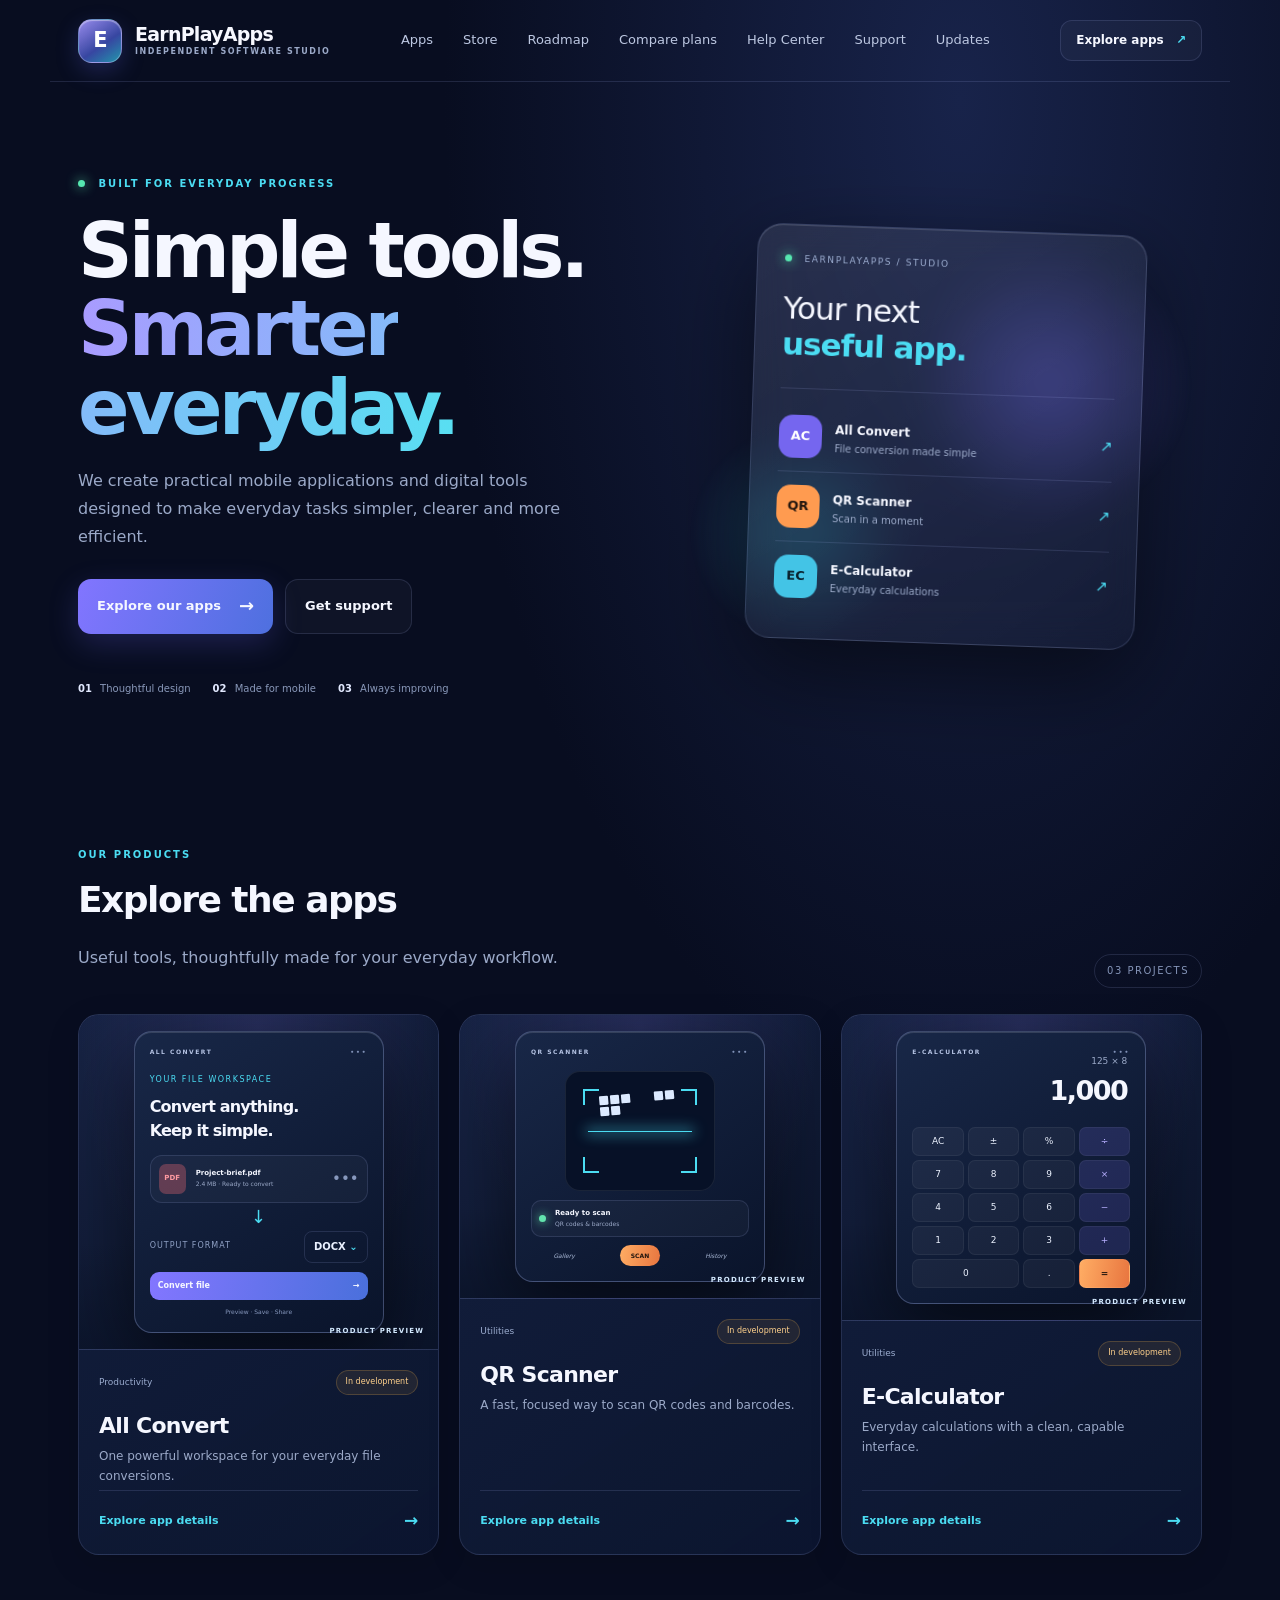
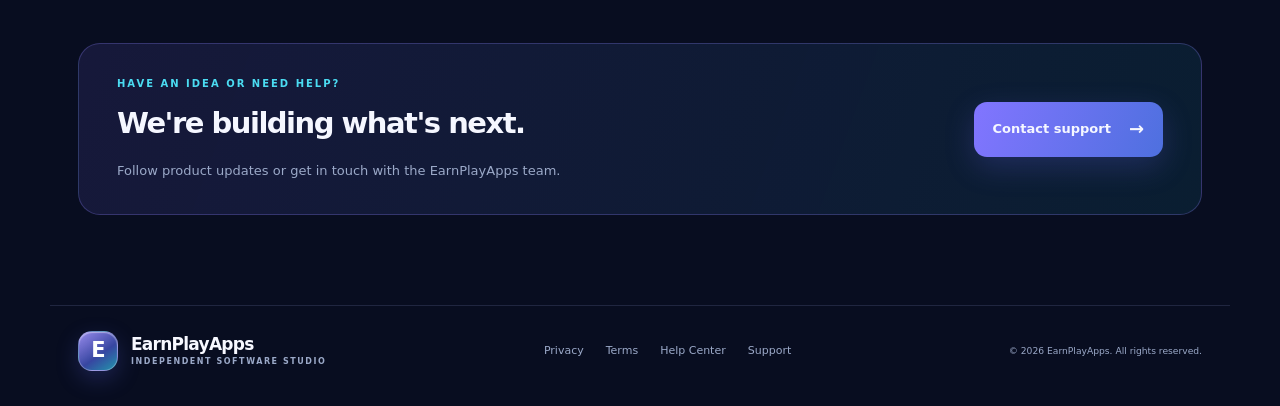
==== index.html @ 2b918b20 "Add plan comparison navigation" ====
<!doctype html>
<html lang="en"><head><meta charset="utf-8"><meta name="viewport" content="width=device-width,initial-scale=1"><meta name="theme-color" content="#080d20"><meta name="description" content="EarnPlayApps is an independent software studio building useful, innovative and user-friendly mobile apps and digital solutions for users worldwide."><title>EarnPlayApps | Official Website</title><link rel="stylesheet" href="assets/style.css"></head>
<body><header class="topbar"><a class="brand" href="index.html"><span class="brand-mark">E</span><span class="brand-name">EarnPlayApps<small>Independent software studio</small></span></a><nav><a href="#apps">Apps</a><a href="store.html">Store</a><a href="roadmap.html">Roadmap</a><a href="compare.html">Compare plans</a><a href="help.html">Help Center</a><a href="support.html">Support</a><a href="updates.html">Updates</a></nav><a class="top-cta" href="#apps">Explore apps <span>↗</span></a></header>
<main><section class="hero"><div class="hero-copy"><div class="eyebrow"><i></i> BUILT FOR EVERYDAY PROGRESS</div><h1>Simple tools.<br><span>Smarter everyday.</span></h1><p>We create practical mobile applications and digital tools designed to make everyday tasks simpler, clearer and more efficient.</p><div class="hero-actions"><a class="button primary" href="#apps">Explore our apps <span>→</span></a><a class="button secondary" href="support.html">Get support</a></div><div class="trust-row"><span><b>01</b> Thoughtful design</span><span><b>02</b> Made for mobile</span><span><b>03</b> Always improving</span></div></div><div class="hero-visual"><div class="orb orb-a"></div><div class="orb orb-b"></div><div class="glass-panel"><div class="panel-top"><span class="live-dot"></span> EARNPLAYAPPS / STUDIO</div><div class="panel-title">Your next<br><strong>useful app.</strong></div><div class="panel-line"></div><div class="mini-apps"><div class="mini-icon purple">AC</div><div><b>All Convert</b><small>File conversion made simple</small></div><span class="arrow">↗</span></div><div class="mini-apps"><div class="mini-icon orange">QR</div><div><b>QR Scanner</b><small>Scan in a moment</small></div><span class="arrow">↗</span></div><div class="mini-apps"><div class="mini-icon blue">EC</div><div><b>E-Calculator</b><small>Everyday calculations</small></div><span class="arrow">↗</span></div></div></div></section>
<section class="section" id="apps"><div class="section-heading"><div><div class="eyebrow">OUR PRODUCTS</div><h2>Explore the apps</h2><p>Useful tools, thoughtfully made for your everyday workflow.</p></div><span class="count">03 PROJECTS</span></div><div id="app-grid" class="app-grid"></div></section>
<section class="banner"><div><div class="eyebrow">HAVE AN IDEA OR NEED HELP?</div><h2>We're building what's next.</h2><p>Follow product updates or get in touch with the EarnPlayApps team.</p></div><a class="button primary" href="support.html">Contact support <span>→</span></a></section></main>
<footer><a class="brand" href="index.html"><span class="brand-mark">E</span><span class="brand-name">EarnPlayApps<small>Independent software studio</small></span></a><div class="footer-links"><a href="privacy.html">Privacy</a><a href="terms.html">Terms</a><a href="help.html">Help Center</a><a href="support.html">Support</a></div><small>© <span id="year"></span> EarnPlayApps. All rights reserved.</small></footer><script src="assets/site.js"></script></body></html>
---- assets/style.css ----
:root{--bg:#080d20;--panel:#101a35;--panel2:#121f40;--text:#f5f7ff;--muted:#9ba9c8;--purple:#8a7cff;--cyan:#4bdcf2;--line:rgba(173,192,255,.14);--orange:#ff9c56}*{box-sizing:border-box}html{scroll-behavior:smooth}body{margin:0;background:radial-gradient(ellipse at 75% 5%,#18234a 0,transparent 38%),var(--bg);color:var(--text);font:15px/1.6 Inter,ui-sans-serif,system-ui,-apple-system,Segoe UI,sans-serif}a{color:inherit;text-decoration:none}.topbar{height:82px;max-width:1180px;margin:auto;padding:0 28px;display:flex;align-items:center;justify-content:space-between;border-bottom:1px solid var(--line)}.brand{display:flex;align-items:center;gap:11px;font-size:17px;font-weight:800;letter-spacing:-.5px}.brand-name{display:block;color:var(--text)}.brand small{display:block;color:var(--muted);font-size:10px;font-weight:500;letter-spacing:.8px;text-transform:uppercase}.brand-mark{width:39px;height:39px;border-radius:13px;display:grid;place-items:center;background:linear-gradient(145deg,#9b8cff,#4c58d9);box-shadow:0 7px 24px #7768ff55;font-size:22px}.accent{color:var(--cyan)}nav{display:flex;gap:30px;color:#bdc8e2;font-size:13px}nav a:hover,.footer-links a:hover{color:var(--cyan)}.top-cta{font-size:12px;font-weight:700;border:1px solid var(--line);padding:10px 15px;border-radius:12px;background:#ffffff08}.top-cta span{color:var(--cyan);margin-left:8px}.hero{max-width:1180px;margin:auto;padding:94px 28px 88px;display:grid;grid-template-columns:1.05fr .95fr;gap:45px;align-items:center;min-height:570px}.eyebrow{font-size:10px;letter-spacing:2px;font-weight:800;color:var(--cyan)}.eyebrow i,.live-dot{display:inline-block;width:7px;height:7px;border-radius:50%;background:#56e7b0;box-shadow:0 0 12px #56e7b0;margin-right:8px}h1{font-size:clamp(48px,6vw,76px);line-height:1.03;letter-spacing:-4px;margin:20px 0}.hero h1 span{background:linear-gradient(90deg,#a99bff,#58dff2);background-clip:text;color:transparent}.hero-copy>p,.section-heading p,.banner p{max-width:490px;color:var(--muted);font-size:16px}.hero-actions{display:flex;gap:12px;margin-top:28px}.button{display:inline-flex;align-items:center;gap:18px;padding:13px 19px;border-radius:13px;font-size:13px;font-weight:750}.primary{background:linear-gradient(110deg,#8275ff,#4e70df);box-shadow:0 10px 30px #6d69ff35}.primary span{font-size:18px}.secondary{border:1px solid var(--line);background:#ffffff08}.trust-row{display:flex;gap:22px;flex-wrap:wrap;margin-top:47px;color:#8998b9;font-size:10px}.trust-row b{color:#e2e9ff;margin-right:5px}.hero-visual{position:relative;min-height:400px;display:grid;place-items:center}.orb{position:absolute;border-radius:50%;filter:blur(2px)}.orb-a{width:290px;height:290px;background:radial-gradient(circle,#766bff55,transparent 68%);top:10px;right:5px}.orb-b{width:220px;height:220px;background:radial-gradient(circle,#32d4ed35,transparent 70%);bottom:0;left:0}.glass-panel{position:relative;width:min(100%,390px);padding:27px;border:1px solid #b7c6ff2b;border-radius:25px;background:linear-gradient(145deg,#ffffff16,#ffffff05);box-shadow:0 30px 90px #0008,inset 0 1px #ffffff22;backdrop-filter:blur(20px);transform:rotate(2deg)}.panel-top{font-size:9px;letter-spacing:1.6px;color:#9daed1}.panel-title{font-size:31px;line-height:1.15;letter-spacing:-1px;margin:25px 0}.panel-title strong{color:var(--cyan)}.panel-line{height:1px;background:var(--line);margin-bottom:13px}.mini-apps{display:flex;align-items:center;gap:13px;padding:13px 0;border-bottom:1px solid var(--line)}.mini-apps:last-child{border:0}.mini-icon,.app-icon{width:43px;height:43px;border-radius:14px;display:grid;place-items:center;font-weight:850;font-size:13px}.purple{background:#7566ef;color:white}.orange{background:#ff9b50;color:#21150e}.blue{background:#43c4e6;color:#09202c}.mini-apps b{font-size:12px}.mini-apps small{display:block;color:var(--muted);font-size:10px}.arrow{margin-left:auto;color:var(--cyan)}.section{max-width:1180px;margin:auto;padding:55px 28px 95px}.section-heading{display:flex;justify-content:space-between;align-items:end;margin-bottom:28px}.section h2,.banner h2{font-size:36px;letter-spacing:-1.5px;margin:8px 0}.count{font-size:10px;letter-spacing:1.5px;color:#8494b7;border:1px solid var(--line);padding:8px 12px;border-radius:30px}.app-grid{display:grid;grid-template-columns:repeat(3,1fr);gap:17px}.app-card{padding:23px;border:1px solid var(--line);border-radius:20px;background:linear-gradient(145deg,#172344aa,#0d1730cc);transition:.2s}.app-card:hover{transform:translateY(-4px);border-color:#8177ff77}.app-card .app-icon{width:52px;height:52px;margin-bottom:20px}.app-card h3{font-size:19px;margin:0 0 4px}.app-card p{color:var(--muted);font-size:13px;min-height:43px}.meta{display:flex;justify-content:space-between;align-items:center;margin-top:20px;padding-top:15px;border-top:1px solid var(--line);font-size:10px;color:#9eadd0}.status{color:#ffd18c;background:#ffb74a16;border:1px solid #ffb74a35;padding:5px 9px;border-radius:30px}.card-link{display:inline-block;margin-top:15px;color:var(--cyan);font-size:12px;font-weight:700}.banner{max-width:1124px;margin:0 auto 90px;padding:32px 38px;border:1px solid #8d83ff44;border-radius:22px;background:linear-gradient(110deg,#5148a633,#1c8ca522);display:flex;justify-content:space-between;align-items:center;gap:20px}.banner h2{font-size:29px}.banner p{font-size:13px;margin-bottom:0}.banner .button{white-space:nowrap}footer{max-width:1180px;margin:auto;padding:25px 28px 35px;border-top:1px solid var(--line);display:flex;align-items:center;justify-content:space-between;gap:20px;color:var(--muted);font-size:11px}.footer-links{display:flex;gap:22px}.detail-wrap{max-width:900px;margin:65px auto 100px;padding:0 25px}.detail-card{padding:38px;border:1px solid var(--line);border-radius:24px;background:linear-gradient(145deg,#172344,#0c1630)}.detail-card h1{font-size:45px;letter-spacing:-2px}.detail-card p{color:var(--muted)}.feature-list{display:grid;grid-template-columns:1fr 1fr;gap:12px;margin:28px 0}.feature{padding:13px;border:1px solid var(--line);border-radius:12px;color:#dce5ff;font-size:12px}.plain-page{max-width:820px;margin:65px auto 100px;padding:0 25px}.plain-page h1{font-size:42px}.plain-page p,.plain-page li{color:var(--muted)}.notice{padding:17px;border:1px solid #ffc36b55;background:#ffc36b10;border-radius:13px;color:#f3d8a8;font-size:13px}@media(max-width:760px){.topbar{height:auto;min-height:70px;flex-wrap:wrap;padding:12px 17px 8px}.topbar nav{display:flex;order:3;width:100%;justify-content:center;gap:22px;padding:8px 0 3px;font-size:12px}.top-cta{font-size:10px;padding:9px 11px}.hero{padding:65px 20px 50px;grid-template-columns:1fr;gap:10px}.hero-visual{min-height:340px}.hero h1{font-size:54px}.trust-row{margin-top:30px;gap:12px}.section{padding:35px 20px 65px}.section-heading{align-items:start;gap:12px;flex-direction:column}.section h2{font-size:30px}.app-grid{grid-template-columns:1fr}.app-card p{min-height:0}.banner{margin:0 18px 60px;padding:25px;align-items:start;flex-direction:column}.banner h2{font-size:25px}footer{padding:25px 20px;flex-wrap:wrap}.footer-links{order:3;width:100%}.detail-card{padding:24px}.detail-card h1{font-size:36px}.feature-list{grid-template-columns:1fr}}
:focus-visible{outline:2px solid var(--cyan);outline-offset:4px;border-radius:4px}@media(prefers-reduced-motion:reduce){*,*::before,*::after{scroll-behavior:auto!important;animation-duration:.01ms!important;animation-iteration-count:1!important;transition-duration:.01ms!important}}

/* Official store */
.store-hero{max-width:1180px;margin:auto;padding:76px 28px 58px;border-bottom:1px solid var(--line)}
.store-hero h1{font-size:clamp(44px,6vw,68px);margin:17px 0}
.store-hero h1 span{background:linear-gradient(90deg,#a99bff,#58dff2);background-clip:text;color:transparent}
.store-hero>p{max-width:620px;color:var(--muted);font-size:16px}
.store-assurance{display:flex;gap:10px;flex-wrap:wrap;margin-top:25px}
.store-assurance span{border:1px solid var(--line);border-radius:30px;padding:7px 12px;color:#c5d1ef;font-size:11px;background:#ffffff08}
.store-section{padding-top:52px}
.store-tools{max-width:420px;margin:0 0 22px}
.store-search-label{display:block;color:#bdc8e2;font-size:11px;font-weight:700;margin-bottom:7px}
.store-search{width:100%;padding:13px 15px;border:1px solid var(--line);border-radius:12px;background:#101a35;color:var(--text);font:inherit;outline:none}
.store-search:focus{border-color:var(--purple);box-shadow:0 0 0 3px #8a7cff22}
.store-card{position:relative;overflow:hidden}
.store-card:before{content:"";position:absolute;inset:0 0 auto;height:2px;background:linear-gradient(90deg,var(--purple),var(--cyan));opacity:.7}
.store-card .store-price{display:inline-flex;margin-top:15px;padding:6px 10px;border:1px solid #4bdcf244;border-radius:9px;color:var(--cyan);font-size:11px;font-weight:750}
.store-card .card-link{display:block}
.store-footnote{margin-top:24px;padding:16px 18px;border:1px solid #ffc36b35;background:#ffc36b0b;border-radius:13px;color:#d9c49f;font-size:12px}
@media(max-width:760px){.store-hero{padding:52px 20px 40px}.store-hero h1{font-size:47px}.store-section{padding-top:35px}}

/* App product detail */
.product-detail{padding:clamp(22px,5vw,46px);border:1px solid var(--line);border-radius:26px;background:radial-gradient(ellipse at 90% 0%,#5148a633,transparent 42%),linear-gradient(145deg,#172344,#0c1630);box-shadow:0 28px 80px #0005}
.product-heading{display:flex;align-items:center;gap:23px;padding-bottom:30px;border-bottom:1px solid var(--line)}
.product-icon{width:88px;height:88px;border-radius:25px;font-size:22px;box-shadow:0 14px 36px #0005,inset 0 1px #ffffff55}
.product-heading h1{font-size:clamp(35px,5vw,52px);letter-spacing:-2px;margin:9px 0 4px}
.product-tagline{color:#c5d1ef;margin:0 0 15px}
.product-description,.product-features{padding:25px 0;border-bottom:1px solid var(--line)}
.product-description h2,.product-features h2{font-size:19px;margin:0 0 9px}
.product-description p{max-width:700px;color:var(--muted);margin:0}
.product-features .feature-list{margin:16px 0 0}
.product-features .feature{display:flex;gap:9px;align-items:flex-start;background:#ffffff05}
.product-features .feature span{color:var(--cyan);font-weight:800}
.product-purchase{display:flex;justify-content:space-between;align-items:center;gap:20px;margin-top:25px;padding:20px;border:1px solid #8a7cff45;border-radius:17px;background:linear-gradient(110deg,#5148a622,#1c8ca51a)}
.product-purchase>div{display:grid;gap:3px}
.purchase-label{font-size:9px;letter-spacing:1.7px;color:var(--cyan);font-weight:800}
.product-purchase strong{font-size:20px}
.product-purchase small{color:var(--muted);font-size:11px}
.purchase-disabled{max-width:270px;color:#d9c49f;font-size:11px;text-align:right}
.product-support{margin-top:24px;color:var(--muted);font-size:12px}
.product-support p{margin:0 0 5px}
.product-support a,.product-back{color:var(--cyan);font-weight:700}
.product-back{display:inline-block;margin-top:24px;font-size:12px}
@media(max-width:600px){.product-heading{align-items:flex-start;gap:15px}.product-icon{width:66px;height:66px;border-radius:19px;flex-shrink:0}.product-heading h1{font-size:34px}.product-purchase{align-items:flex-start;flex-direction:column}.purchase-disabled{text-align:left}.product-features .feature-list{grid-template-columns:1fr}}

/* Premium product-store experience */
.store-hero-premium{display:grid;grid-template-columns:1.02fr .98fr;gap:38px;align-items:center;min-height:500px}
.store-hero-copy>p{max-width:570px}
.store-hero-showcase{position:relative;min-height:365px;display:grid;place-items:center}
.showcase-glow,.preview-glow{position:absolute;width:85%;height:85%;border-radius:50%;background:radial-gradient(circle,#756bff55,transparent 68%);filter:blur(12px)}
.showcase-window{position:relative;width:min(100%,390px);padding:22px 24px;border:1px solid #b7c6ff35;border-radius:24px;background:linear-gradient(145deg,#ffffff19,#ffffff06);box-shadow:0 28px 80px #0009,inset 0 1px #ffffff30;backdrop-filter:blur(22px);transform:rotate(2deg)}
.showcase-window-top{display:flex;align-items:center;gap:5px;padding-bottom:17px;border-bottom:1px solid var(--line)}
.showcase-window-top>span{width:6px;height:6px;border-radius:50%;background:#8c83ff}
.showcase-window-top>span:nth-child(2){background:#4bdcf2}.showcase-window-top>span:nth-child(3){background:#69d7aa}
.showcase-window-top small{margin-left:auto;color:#8f9dbd;font-size:8px;letter-spacing:1.3px}
.showcase-window-title{font-size:29px;line-height:1.1;letter-spacing:-1.3px;padding:23px 0}
.showcase-window-title b{color:var(--cyan)}
.showcase-product-row{display:flex;align-items:center;gap:12px;padding:12px 0;border-top:1px solid var(--line)}
.showcase-app-icon{width:39px;height:39px;display:grid;place-items:center;border-radius:12px;font-size:11px;font-weight:850;color:white}
.icon-convert{background:linear-gradient(140deg,#9b8cff,#514bd0)}.icon-qr{background:linear-gradient(140deg,#ffb36e,#e56e38)}.icon-calc{background:linear-gradient(140deg,#58dff2,#3687ca)}
.showcase-product-row b{display:block;font-size:11px}.showcase-product-row small{display:block;color:var(--muted);font-size:9px}.showcase-product-row em{margin-left:auto;color:#8494b7;font-size:10px;font-style:normal}
.showcase-floating-tag{position:absolute;right:0;bottom:24px;padding:9px 13px;border:1px solid #4bdcf255;border-radius:10px;background:#0c1934eF;color:var(--cyan);font-size:8px;letter-spacing:1.4px;font-weight:800;box-shadow:0 10px 35px #0006}
.store-toolbar{display:flex;align-items:end;gap:18px;margin-bottom:25px}
.store-toolbar .store-tools{margin:0;flex:0 1 420px}
.store-toolbar-note{padding-bottom:12px;color:#8494b7;font-size:10px}
.store-product-grid{display:grid;grid-template-columns:repeat(3,minmax(0,1fr));gap:18px}
.store-product-card{overflow:hidden;border:1px solid var(--line);border-radius:22px;background:linear-gradient(145deg,#172344dd,#0c1630ee);transition:transform .22s,border-color .22s,box-shadow .22s}
.store-product-card:hover{transform:translateY(-5px);border-color:#8278ff88;box-shadow:0 20px 55px #0005}
.store-card-visual{position:relative;display:grid;place-items:center;min-height:235px;padding:18px;overflow:hidden;background:radial-gradient(ellipse at 50% 5%,#5b56b044,transparent 70%),linear-gradient(145deg,#172344,#0b142a);border-bottom:1px solid var(--line)}
.store-card-visual:after{content:"";position:absolute;inset:0;background:linear-gradient(180deg,transparent 60%,#0b142acc)}
.visual-open{position:absolute;z-index:2;bottom:14px;right:16px;color:#d4eaff;font-size:8px;letter-spacing:1.3px;font-weight:800}
.store-card-content{padding:20px}
.store-card-kicker{display:flex;justify-content:space-between;align-items:center;gap:8px;color:#9aabce;font-size:9px}
.store-card-kicker .status{white-space:nowrap;font-size:8px}
.store-card-content h3{font-size:23px;letter-spacing:-.7px;margin:13px 0 3px}
.store-card-content>p{min-height:42px;margin:0;color:var(--muted);font-size:12px}
.store-card-bottom{display:flex;align-items:end;justify-content:space-between;gap:8px;margin-top:19px;padding-top:15px;border-top:1px solid var(--line)}
.store-card-bottom>span small{display:block;color:#8999ba;font-size:7px;letter-spacing:1px;font-weight:800}
.store-card-bottom>span b{display:block;color:#f4f6ff;font-size:20px}.store-card-bottom>span i{color:#9ba9c8;font-size:10px;font-style:normal;font-weight:500}
.store-card-bottom .card-link{margin:0;font-size:10px;white-space:nowrap}
.store-value-section{max-width:1124px;margin:0 auto 90px;padding:45px 35px;border:1px solid var(--line);border-radius:24px;background:linear-gradient(135deg,#141f3c,#0c152d)}
.store-value-section h2{font-size:32px;letter-spacing:-1.2px;margin:9px 0 28px}
.store-value-grid{display:grid;grid-template-columns:repeat(3,1fr);gap:25px}
.store-value-grid article{border-top:1px solid #8a7cff55;padding-top:15px}
.store-value-grid article>span{color:var(--cyan);font-size:10px;letter-spacing:1.5px}
.store-value-grid h3{font-size:15px;margin:10px 0 6px}
.store-value-grid p{margin:0;color:var(--muted);font-size:12px}
.store-footnote strong{color:#ffe0a9}
.detail-wrap{max-width:1180px;margin:45px auto 90px}
.product-detail{padding:clamp(18px,4vw,44px);overflow:hidden}
.product-back-top{margin:0 0 28px}
.product-hero{display:grid;grid-template-columns:1fr 1fr;align-items:center;gap:34px;padding-bottom:38px;border-bottom:1px solid var(--line)}
.product-hero-copy h1{font-size:clamp(43px,6vw,66px);line-height:1.02;letter-spacing:-3px;margin:16px 0 12px}
.product-hero-copy .product-tagline{font-size:17px;max-width:500px}
.product-status-line{display:flex;align-items:center;gap:12px;flex-wrap:wrap;color:#9ba9c8;font-size:10px}
.product-audience{max-width:500px;color:#b4c1dd;font-size:13px;margin-top:22px}
.product-preview-wrap{position:relative;display:grid;place-items:center;min-height:390px;padding:15px}
.product-preview-wrap .preview-glow{width:95%;height:95%}
.preview-caption{position:absolute;bottom:0;color:#91a2c5;font-size:8px;letter-spacing:1.8px;font-weight:800}
.ui-preview{position:relative;z-index:1;width:min(100%,330px);min-height:340px;padding:21px;border:1px solid #b7c6ff45;border-radius:25px;background:linear-gradient(145deg,#182747,#0a142b);box-shadow:0 28px 75px #0008,inset 0 1px #ffffff22;transform:rotate(1.5deg)}
.preview-topline{display:flex;justify-content:space-between;align-items:center;color:#b6c4e4;font-size:8px;letter-spacing:1.5px;font-weight:850}
.preview-topline i{font-style:normal;color:#8192b8;letter-spacing:2px}
.convert-heading{padding:27px 0 19px}
.convert-heading small{display:block;color:var(--cyan);font-size:8px;letter-spacing:1.5px;margin-bottom:8px}
.convert-heading b{font-size:23px;line-height:1.1;letter-spacing:-.8px}
.file-tile{display:flex;align-items:center;gap:10px;padding:12px;border:1px solid var(--line);border-radius:12px;background:#ffffff08}
.file-symbol{display:grid;place-items:center;width:35px;height:39px;border-radius:7px;background:#ff6d7650;color:#ff9ba1;font-size:9px;font-weight:900}
.file-tile b,.file-tile small{display:block}.file-tile b{font-size:9px}.file-tile small{font-size:8px;color:var(--muted)}.file-tile>i{margin-left:auto;color:#8798bd;font-style:normal}
.convert-arrow{text-align:center;color:var(--cyan);font-size:18px;line-height:28px}
.format-row{display:flex;justify-content:space-between;align-items:center;color:#8fa0c4;font-size:8px;letter-spacing:1px}
.format-row b{color:#eaf1ff;font-size:10px;letter-spacing:0;padding:7px 9px;border:1px solid var(--line);border-radius:8px}
.format-row i{font-style:normal;color:var(--cyan)}
.convert-action{display:flex;justify-content:space-between;margin-top:14px;padding:11px 13px;border-radius:9px;background:linear-gradient(100deg,#8376ff,#4a70dc);font-size:10px;font-weight:800}
.preview-foot{text-align:center;color:#8798bd;font-size:8px;margin-top:12px}
.scanner-stage{position:relative;display:grid;place-items:center;width:205px;height:190px;margin:24px auto 15px;border-radius:15px;background:#071127;border:1px solid #ffffff14;overflow:hidden}
.fake-qr{display:grid;grid-template-columns:repeat(7,13px);grid-template-rows:repeat(7,13px);gap:2px;transform:rotate(-5deg)}
.fake-qr b{background:#dceaff;border-radius:1px}.fake-qr b:nth-child(2n),.fake-qr b:nth-child(5n){background:transparent}
.fake-qr b:nth-child(1),.fake-qr b:nth-child(2),.fake-qr b:nth-child(8),.fake-qr b:nth-child(9),.fake-qr b:nth-child(6),.fake-qr b:nth-child(7),.fake-qr b:nth-child(13),.fake-qr b:nth-child(14){background:#dceaff}
.scanner-corner{position:absolute;width:22px;height:22px;border-color:var(--cyan);border-style:solid}
.scanner-corner.tl{top:17px;left:17px;border-width:2px 0 0 2px}.scanner-corner.tr{top:17px;right:17px;border-width:2px 2px 0 0}.scanner-corner.bl{bottom:17px;left:17px;border-width:0 0 2px 2px}.scanner-corner.br{bottom:17px;right:17px;border-width:0 2px 2px 0}
.scan-beam{position:absolute;left:22px;right:22px;top:50%;height:1px;background:var(--cyan);box-shadow:0 0 13px 2px #4bdcf2aa}
.preview-result{display:flex;align-items:center;gap:9px;padding:10px;border:1px solid var(--line);border-radius:10px;background:#ffffff08}
.result-dot{width:7px;height:7px;border-radius:50%;background:#62e4ad;box-shadow:0 0 10px #62e4ad}
.preview-result b,.preview-result small{display:block}.preview-result b{font-size:9px}.preview-result small{font-size:8px;color:var(--muted)}
.preview-controls{display:flex;justify-content:space-around;align-items:center;margin-top:14px;color:#aab9d7;font-size:8px}
.preview-controls .scan-main{padding:8px 15px;border-radius:20px;background:linear-gradient(100deg,#ffad64,#e8753f);color:#21150e;font-style:normal;font-weight:900}
.preview-calculator{min-height:355px}
.calc-display{display:flex;flex-direction:column;align-items:flex-end;justify-content:end;height:108px;padding:15px 3px}
.calc-display small{color:#9ba9c8;font-size:12px}.calc-display strong{font-size:36px;letter-spacing:-1.5px}
.calc-keys{display:grid;grid-template-columns:repeat(4,1fr);gap:7px}
.calc-keys i{display:grid;place-items:center;min-height:43px;border:1px solid #ffffff0e;border-radius:10px;background:#ffffff0b;color:#edf3ff;font-size:13px;font-style:normal}
.calc-keys .calc-op{background:#8276ff2b;color:#b8b0ff}.calc-keys .calc-zero{grid-column:span 2}.calc-keys .calc-equal{background:linear-gradient(100deg,#ffad64,#e8753f);color:#21150e;font-weight:900}
.ui-preview-compact{width:min(100%,260px);min-height:210px;padding:15px;border-radius:18px;transform:rotate(0)}
.ui-preview-compact .preview-topline{font-size:6px}
.ui-preview-compact .convert-heading{padding:17px 0 12px}.ui-preview-compact .convert-heading b{font-size:16px}
.ui-preview-compact .file-tile{padding:8px}.ui-preview-compact .file-symbol{width:27px;height:30px;font-size:7px}
.ui-preview-compact .file-tile b{font-size:7px}.ui-preview-compact .file-tile small{font-size:6px}
.ui-preview-compact .convert-action{padding:8px;font-size:8px;margin-top:9px}
.ui-preview-compact .preview-foot{font-size:6px;margin-top:7px}
.ui-preview-compact .scanner-stage{width:150px;height:120px;margin:14px auto 9px}
.ui-preview-compact .fake-qr{grid-template-columns:repeat(7,9px);grid-template-rows:repeat(7,9px)}
.ui-preview-compact .scanner-corner{width:16px;height:16px}
.ui-preview-compact .preview-result{padding:7px}.ui-preview-compact .preview-result b{font-size:7px}.ui-preview-compact .preview-result small{font-size:6px}
.ui-preview-compact .preview-controls{font-size:6px;margin-top:8px}.ui-preview-compact .preview-controls .scan-main{padding:6px 11px}
.ui-preview-compact .calc-display{height:70px}.ui-preview-compact .calc-display strong{font-size:27px}.ui-preview-compact .calc-display small{font-size:9px}
.ui-preview-compact .calc-keys{gap:4px}.ui-preview-compact .calc-keys i{min-height:29px;border-radius:7px;font-size:9px}
.product-description,.product-features,.product-usecases{padding:35px 0;border-bottom:1px solid var(--line)}
.product-description h2,.product-features h2,.product-usecases h2{font-size:25px;letter-spacing:-.7px;margin:8px 0 12px}
.product-description p{max-width:850px;color:#b5c2df;font-size:14px;line-height:1.85}
.product-features .feature-list{display:grid;grid-template-columns:repeat(2,minmax(0,1fr));gap:12px;margin:20px 0 0}
.product-features .feature{display:flex;gap:11px;align-items:flex-start;padding:16px;border:1px solid var(--line);border-radius:13px;background:#ffffff06;color:#dbe5ff;font-size:12px;line-height:1.6}
.product-features .feature>span:first-child{color:var(--cyan);font-weight:900}
.usecase-grid{display:grid;grid-template-columns:repeat(3,1fr);gap:13px;margin-top:20px}
.usecase-grid article{padding:17px;border:1px solid var(--line);border-radius:14px;background:#ffffff05}
.usecase-grid article>span{color:var(--cyan);font-size:9px;letter-spacing:1.5px}.usecase-grid p{margin:9px 0 0;color:#dce5ff;font-size:12px}
.product-pricing{padding:38px 0 30px}
.pricing-heading{display:flex;justify-content:space-between;align-items:end;gap:18px;margin-bottom:22px}
.pricing-heading h2{font-size:29px;letter-spacing:-1px;margin:7px 0}
.pricing-heading p{margin:0;color:var(--muted);font-size:12px}
.pricing-status{white-space:nowrap;padding:7px 10px;border:1px solid #ffbf6a44;border-radius:20px;color:#ffd18c;font-size:8px;letter-spacing:1px;font-weight:850}
.pricing-grid{display:grid;grid-template-columns:repeat(4,1fr);gap:11px}
.pricing-card{display:flex;flex-direction:column;min-height:205px;padding:17px;border:1px solid var(--line);border-radius:15px;background:linear-gradient(145deg,#ffffff0c,#ffffff03)}
.pricing-card.pricing-featured{border-color:#8a7cff99;background:linear-gradient(145deg,#5148a633,#172344)}
.plan-name{color:#b9c6e2;font-size:10px;font-weight:800}
.plan-price{font-size:26px;letter-spacing:-1px;margin-top:13px}
.plan-period{color:#8f9fbe;font-size:9px}
.pricing-card p{color:#aab8d5;font-size:10px;line-height:1.55;flex:1}
.plan-coming{display:inline-block;align-self:flex-start;padding:5px 8px;border-radius:7px;background:#ffffff0b;color:#9eadd0;font-size:8px;font-weight:800;letter-spacing:.8px}
.pricing-disclaimer{margin:16px 0 0;color:#8e9dbc;font-size:10px;line-height:1.6}
.product-release{display:flex;justify-content:space-between;align-items:center;gap:20px;padding:22px;border:1px solid #8a7cff55;border-radius:17px;background:linear-gradient(110deg,#5148a622,#1c8ca51a)}
.product-release>div{display:grid;gap:4px}.product-release strong{font-size:20px}.product-release small{color:var(--muted);font-size:10px}
.product-release .purchase-disabled{max-width:240px;text-align:right;color:#d9c49f;font-size:10px}
.product-support{padding-top:22px}
@media(max-width:900px){.store-product-grid{grid-template-columns:repeat(2,minmax(0,1fr))}.pricing-grid{grid-template-columns:repeat(2,1fr)}.store-hero-premium{grid-template-columns:1fr 1fr;gap:15px}.product-hero{gap:15px}}
@media(max-width:680px){.store-hero-premium{grid-template-columns:1fr;padding-top:48px}.store-hero-showcase{min-height:340px}.store-toolbar{display:block}.store-toolbar-note{display:block;margin-top:10px}.store-product-grid{grid-template-columns:1fr}.store-card-visual{min-height:225px}.store-value-section{margin:0 18px 60px;padding:25px 21px}.store-value-section h2{font-size:27px}.store-value-grid{grid-template-columns:1fr;gap:18px}.product-hero{grid-template-columns:1fr}.product-preview-wrap{min-height:370px}.product-hero-copy h1{font-size:45px}.product-features .feature-list{grid-template-columns:1fr}.usecase-grid{grid-template-columns:1fr}.pricing-heading{align-items:flex-start;flex-direction:column}.pricing-grid{grid-template-columns:repeat(2,minmax(0,1fr));gap:8px}.pricing-card{padding:13px;min-height:195px}.plan-price{font-size:22px}.product-release{align-items:flex-start;flex-direction:column}.product-release .purchase-disabled{text-align:left}.detail-wrap{margin:25px auto 60px;padding:0 14px}.product-detail{padding:18px}}
@media(max-width:380px){.pricing-grid{grid-template-columns:1fr}.pricing-card{min-height:0}.showcase-window{padding:18px}.product-hero-copy h1{font-size:39px}}

/* Layout alignment and spacing refinement */
:root{--content-width:1180px}
.topbar,footer{width:min(100%,var(--content-width))}
.store-hero,.section{width:min(100%,var(--content-width))}
.store-hero-premium{padding-top:66px;padding-bottom:54px;min-height:470px}
.store-hero-copy{max-width:570px}
.store-hero-copy h1{max-width:570px}
.store-hero-copy>p{line-height:1.8;margin:0}
.store-assurance{row-gap:9px}
.store-section{padding-top:48px;padding-bottom:78px}
.store-section .section-heading{align-items:flex-end;gap:22px}
.store-section .section-heading>div{max-width:680px}
.store-toolbar{display:flex;align-items:flex-end;justify-content:space-between;gap:22px;margin:0 0 24px}
.store-search-control{width:min(100%,440px);min-width:0}
.store-search-label{margin:0 0 8px}
.store-search{display:block;width:100%;height:48px}
.store-toolbar-note{padding:0 0 13px;margin-left:auto;text-align:right;line-height:1.5}
.store-product-grid{align-items:stretch;gap:20px}
.store-product-card{min-width:0;display:flex;flex-direction:column}
.store-card-visual{min-width:0;min-height:245px}
.store-card-content{display:flex;flex:1;flex-direction:column;padding:21px}
.store-card-content h3{margin-top:15px}
.store-card-content>p{min-height:48px;line-height:1.65}
.store-card-bottom{margin-top:auto;padding-top:17px}
.store-value-section{width:min(calc(100% - 56px),1124px);margin:0 auto 82px;padding:38px}
.store-value-grid{gap:30px}
.detail-wrap{width:min(100%,1180px)}
.product-detail{padding:clamp(24px,4vw,46px)}
.product-hero{grid-template-columns:minmax(0,1fr) minmax(0,1fr);gap:clamp(24px,4vw,52px);align-items:center}
.product-hero-copy{max-width:520px}
.product-hero-copy h1{overflow-wrap:anywhere}
.product-preview-wrap{width:100%;min-width:0}
.ui-preview{max-width:330px}
.product-description,.product-features,.product-usecases{padding:32px 0}
.product-description p{line-height:1.85}
.product-features .feature-list{align-items:stretch}
.product-features .feature{height:100%;min-width:0}
.usecase-grid{align-items:stretch}
.usecase-grid article{height:100%}
.product-pricing{padding:36px 0 28px}
.pricing-heading{align-items:flex-end}
.pricing-grid{align-items:stretch;gap:13px}
.pricing-card{min-width:0;height:100%;padding:18px}
.plan-name{min-height:30px}
.plan-price{white-space:nowrap}
.pricing-card p{line-height:1.65}
.product-release{margin-top:8px}
.product-support{padding-top:24px}
@media(max-width:900px){
 .store-hero-premium{grid-template-columns:minmax(0,1fr) minmax(0,.9fr);gap:20px}
 .store-product-grid{grid-template-columns:repeat(2,minmax(0,1fr))}
 .product-hero{gap:20px}
 .pricing-grid{grid-template-columns:repeat(2,minmax(0,1fr))}
}
@media(max-width:680px){
 .store-hero-premium{display:flex;flex-direction:column;align-items:stretch;padding:48px 20px 30px;gap:8px}
 .store-hero-copy h1{font-size:clamp(39px,11vw,48px);letter-spacing:-2.5px}
 .store-hero-copy>p{font-size:14px;line-height:1.75}
 .store-hero-showcase{width:100%;min-height:320px;margin-top:4px}
 .showcase-window{width:min(100% - 18px,360px);transform:none}
 .showcase-floating-tag{right:0;bottom:8px}
 .store-section{padding:35px 18px 58px}
 .store-section .section-heading{align-items:flex-start;flex-direction:column;margin-bottom:22px}
 .store-section .section-heading h2{font-size:29px}
 .store-toolbar{display:block;margin-bottom:20px}
 .store-search-control{width:100%}
 .store-toolbar-note{display:block;text-align:left;margin:9px 0 0;padding:0}
 .store-product-grid{grid-template-columns:minmax(0,1fr);gap:16px}
 .store-card-visual{min-height:220px}
 .store-card-content{padding:18px}
 .store-card-content>p{min-height:0}
 .store-card-bottom{align-items:center}
 .store-value-section{width:calc(100% - 36px);margin:0 auto 58px;padding:25px 21px}
 .store-value-grid{grid-template-columns:1fr;gap:17px}
 .store-value-grid article{padding-top:13px}
 .detail-wrap{margin:22px auto 58px;padding:0 12px}
 .product-detail{padding:19px 16px;border-radius:20px}
 .product-hero{display:flex;flex-direction:column;align-items:stretch;gap:8px}
 .product-hero-copy h1{font-size:clamp(38px,10vw,46px);letter-spacing:-2px}
 .product-hero-copy .product-tagline{font-size:15px}
 .product-preview-wrap{min-height:365px;padding:10px 0 24px}
 .ui-preview{width:min(100%,320px)}
 .product-description,.product-features,.product-usecases{padding:27px 0}
 .product-description h2,.product-features h2,.product-usecases h2{font-size:22px}
 .product-features .feature-list{grid-template-columns:1fr;gap:9px}
 .product-features .feature{padding:13px}
 .usecase-grid{grid-template-columns:1fr;gap:9px}
 .usecase-grid article{padding:14px}
 .pricing-heading{align-items:flex-start;gap:10px}
 .pricing-heading h2{font-size:25px}
 .pricing-heading p{max-width:100%;line-height:1.65}
 .pricing-grid{grid-template-columns:repeat(2,minmax(0,1fr));gap:9px}
 .pricing-card{padding:13px;min-height:190px}
 .plan-name{min-height:28px;font-size:9px}
 .plan-price{font-size:21px}
 .pricing-card p{font-size:9px}
 .product-release{padding:17px;gap:12px}
 .product-release strong{font-size:18px}
}
@media(max-width:390px){
 .store-hero-copy h1{font-size:38px}
 .showcase-window{padding:18px}
 .store-card-bottom{align-items:flex-start;flex-direction:column;gap:8px}
 .pricing-grid{grid-template-columns:1fr}
 .pricing-card{min-height:0}
 .plan-name{min-height:0}
 .product-status-line{gap:8px}
}


/* Homepage app collection alignment */
#apps.section{padding-top:62px;padding-bottom:88px}
#apps .section-heading{align-items:flex-end;margin-bottom:26px}
#apps .section-heading>div{max-width:650px}
#apps .app-grid{grid-template-columns:repeat(3,minmax(0,1fr));align-items:stretch;gap:20px}
#apps .app-card{display:flex;min-width:0;flex-direction:column;overflow:hidden;padding:0;border:1px solid var(--line);border-radius:21px;background:linear-gradient(145deg,#172344dd,#0c1630ee);transition:transform .22s,border-color .22s,box-shadow .22s}
#apps .app-card:hover{transform:translateY(-5px);border-color:#8278ff88;box-shadow:0 20px 55px #0005}
.app-card-visual{position:relative;display:grid;place-items:center;min-height:230px;padding:16px;overflow:hidden;border-bottom:1px solid var(--line);background:radial-gradient(ellipse at 50% 5%,#5b56b044,transparent 70%),linear-gradient(145deg,#172344,#0b142a)}
.app-card-visual:after{content:"";position:absolute;inset:0;pointer-events:none;background:linear-gradient(180deg,transparent 68%,#0b142acc)}
.app-card-visual .ui-preview-compact{width:min(100%,250px);min-height:205px}
.app-card-visual-label{position:absolute;z-index:2;right:14px;bottom:12px;color:#d4eaff;font-size:7px;font-weight:850;letter-spacing:1.25px}
.app-card-content{display:flex;flex:1;flex-direction:column;padding:20px}
.app-card-kicker{display:flex;justify-content:space-between;align-items:center;gap:8px;color:#9aabce;font-size:9px}
.app-card-kicker .status{white-space:nowrap;font-size:8px}
.app-card-content h3{margin:13px 0 4px;font-size:22px;letter-spacing:-.7px}
.app-card-content>p{min-height:43px;margin:0;color:var(--muted);font-size:12px;line-height:1.65}
.app-card-link{display:flex;align-items:center;justify-content:space-between;margin-top:auto;padding-top:16px;border-top:1px solid var(--line);color:var(--cyan);font-size:11px;font-weight:800}
.app-card-link span{font-size:17px}
@media(max-width:900px){#apps .app-grid{grid-template-columns:repeat(2,minmax(0,1fr))}}
@media(max-width:680px){
 #apps.section{padding:38px 18px 60px}
 #apps .section-heading{align-items:flex-start;flex-direction:column;gap:12px}
 #apps .app-grid{grid-template-columns:minmax(0,1fr);gap:15px}
 .app-card-visual{min-height:215px}
 .app-card-content{padding:18px}
 .app-card-content>p{min-height:0}
}


/* Help Center and customer support */
.help-page{max-width:1120px;margin:0 auto;padding:0 28px 80px}
.help-hero{position:relative;max-width:850px;margin:0 auto;padding:76px 0 58px;text-align:center}
.help-hero h1{font-size:clamp(46px,7vw,68px);letter-spacing:-3.5px;margin:17px 0}
.help-hero h1 span{background:linear-gradient(90deg,#a99bff,#58dff2);background-clip:text;color:transparent}
.help-hero>p{max-width:610px;margin:0 auto;color:var(--muted);font-size:15px}
.help-search-wrap{max-width:650px;margin:30px auto 0;padding:15px;text-align:left;border:1px solid #9b91ff55;border-radius:17px;background:linear-gradient(145deg,#ffffff12,#ffffff05);box-shadow:0 18px 55px #0004}
.help-search-wrap label{display:block;margin:0 0 7px 4px;color:#9eadd0;font-size:9px;font-weight:850;letter-spacing:1.4px}
.help-search-wrap input{width:100%;height:50px;padding:0 15px;border:1px solid var(--line);border-radius:11px;outline:none;background:#080f25;color:var(--text);font:inherit;font-size:13px}
.help-search-wrap input:focus{border-color:var(--purple);box-shadow:0 0 0 3px #8a7cff22}
.help-search-wrap>span{display:block;padding:8px 4px 0;color:#8f9fbe;font-size:10px}
.help-quick-links{display:flex;justify-content:center;gap:9px;flex-wrap:wrap;margin-top:19px}
.help-quick-links a{padding:7px 11px;border:1px solid var(--line);border-radius:30px;color:#b8c6e2;font-size:10px;background:#ffffff06}
.help-quick-links a:hover{border-color:#8a7cff88;color:var(--cyan)}
.help-topic-section,.help-faq-section{padding:37px 0;border-top:1px solid var(--line)}
.help-section-heading{display:flex;justify-content:space-between;align-items:end;gap:20px;margin-bottom:22px}
.help-section-heading h2,.help-category-heading h2{margin:7px 0;font-size:29px;letter-spacing:-1px}
.help-section-heading p,.help-category-heading p{margin:0;color:var(--muted);font-size:12px}
.help-topic-grid{display:grid;grid-template-columns:repeat(4,minmax(0,1fr));gap:13px}
.help-topic-card{display:flex;min-width:0;min-height:190px;flex-direction:column;padding:18px;border:1px solid var(--line);border-radius:16px;background:linear-gradient(145deg,#172344bb,#0d1730dd);transition:.2s}
.help-topic-card:hover{transform:translateY(-3px);border-color:#8278ff88}
.help-topic-icon,.help-category-heading>span,.support-action-number{color:var(--cyan);font-size:9px;font-weight:850;letter-spacing:1.5px}
.help-topic-card b{margin-top:20px;font-size:13px}
.help-topic-card small{margin-top:7px;color:var(--muted);font-size:10px;line-height:1.6}
.help-topic-arrow{margin-top:auto;padding-top:15px;color:var(--cyan);font-size:10px;font-weight:800}
.help-faq-section{scroll-margin-top:25px}
.help-category-heading{margin-bottom:17px}
.help-category-heading h2{font-size:25px}
.help-faq-list{display:grid;gap:9px}
.help-faq{border:1px solid var(--line);border-radius:13px;background:linear-gradient(145deg,#ffffff0b,#ffffff04);overflow:hidden}
.help-faq[hidden],.help-faq-section[hidden]{display:none}
.help-faq summary{position:relative;display:flex;align-items:center;min-height:58px;padding:15px 48px 15px 18px;cursor:pointer;list-style:none;color:#e9eeff;font-size:12px;font-weight:750}
.help-faq summary::-webkit-details-marker{display:none}
.help-faq summary:after{content:"+";position:absolute;right:18px;top:50%;transform:translateY(-50%);color:var(--cyan);font-size:21px;font-weight:400}
.help-faq[open] summary:after{content:"−"}
.help-faq[open]{border-color:#8278ff66}
.help-faq p{margin:0;padding:0 18px 18px;color:var(--muted);font-size:12px;line-height:1.8}
.help-contact{display:flex;justify-content:space-between;align-items:center;gap:24px;margin:40px 0 15px;padding:29px;border:1px solid #8d83ff44;border-radius:20px;background:linear-gradient(110deg,#5148a633,#1c8ca522)}
.help-contact h2{margin:7px 0;font-size:27px;letter-spacing:-1px}
.help-contact p{margin:0;color:var(--muted);font-size:12px}
.help-contact .button{white-space:nowrap}
.support-page{max-width:900px}
.support-action-grid{display:grid;grid-template-columns:repeat(2,minmax(0,1fr));gap:14px;margin:28px 0}
.support-action-card{display:flex;min-height:175px;flex-direction:column;padding:20px;border:1px solid var(--line);border-radius:16px;background:linear-gradient(145deg,#172344bb,#0d1730dd)}
.support-action-card b{margin-top:13px;font-size:16px}
.support-action-card small{margin:7px 0 15px;color:var(--muted);font-size:11px;line-height:1.7}
.support-action-card>span:last-child{margin-top:auto;color:var(--cyan);font-size:11px;font-weight:800}
@media(max-width:900px){.help-topic-grid{grid-template-columns:repeat(2,minmax(0,1fr))}}
@media(max-width:680px){.help-page{padding:0 18px 55px}.help-hero{padding:53px 0 38px}.help-hero h1{font-size:clamp(40px,11vw,52px);letter-spacing:-2.5px}.help-hero>p{font-size:13px}.help-search-wrap{margin-top:23px;padding:12px}.help-topic-section,.help-faq-section{padding:28px 0}.help-section-heading{align-items:flex-start;flex-direction:column;gap:10px}.help-section-heading h2{font-size:25px}.help-topic-grid{grid-template-columns:1fr;gap:10px}.help-topic-card{min-height:145px}.help-topic-card b{margin-top:12px}.help-faq summary{min-height:55px;padding:14px 42px 14px 14px;font-size:11px}.help-faq p{padding:0 14px 15px;font-size:11px}.help-contact{align-items:flex-start;flex-direction:column;padding:22px;margin-top:25px}.help-contact h2{font-size:24px}.support-action-grid{grid-template-columns:1fr}.support-page{margin-top:40px}}


/* EarnPlayApps Release & Update Center */
.release-page{max-width:1120px;margin:0 auto;padding:0 28px 80px}
.release-hero{max-width:850px;padding:76px 0 57px}
.release-hero h1{font-size:clamp(48px,7vw,72px);letter-spacing:-3.5px;line-height:1.02;margin:18px 0}
.release-hero h1 span{background:linear-gradient(90deg,#a99bff,#58dff2);background-clip:text;color:transparent}
.release-hero>p{max-width:620px;color:var(--muted);font-size:15px;line-height:1.8}
.release-hero-meta{display:flex;gap:28px;flex-wrap:wrap;margin-top:30px;padding-top:21px;border-top:1px solid var(--line)}
.release-hero-meta span{color:#9baaca;font-size:10px;letter-spacing:.5px}
.release-hero-meta b{display:block;margin-bottom:5px;color:#eaf0ff;font-size:12px;letter-spacing:1px}
.release-overview,.release-log-section{padding:37px 0;border-top:1px solid var(--line)}
.release-heading{display:flex;align-items:end;justify-content:space-between;gap:18px;margin-bottom:22px}
.release-heading h2{margin:7px 0;font-size:29px;letter-spacing:-1px}
.release-heading p{margin:0;color:var(--muted);font-size:12px}
.release-chip{padding:8px 12px;border:1px solid var(--line);border-radius:30px;color:var(--cyan);font-size:9px;font-weight:850;letter-spacing:1.2px}
.release-product-grid{display:grid;grid-template-columns:repeat(3,minmax(0,1fr));gap:14px}
.release-product-card{display:flex;min-width:0;flex-direction:column;padding:21px;border:1px solid var(--line);border-radius:17px;background:linear-gradient(145deg,#172344bb,#0d1730dd)}
.release-product-top{display:flex;align-items:center;justify-content:space-between;gap:8px}
.release-product-icon{display:grid;width:43px;height:43px;place-items:center;border-radius:13px;font-size:12px;font-weight:900}
.release-product-icon.convert{background:linear-gradient(145deg,#a18aff,#5547bb);color:white}
.release-product-icon.qr{background:linear-gradient(145deg,#ffb45c,#dc6d36);color:#24160f}
.release-product-icon.calc{background:linear-gradient(145deg,#6dcbef,#3972c7);color:#071a35}
.release-status{display:inline-flex;align-items:center;gap:7px;padding:6px 9px;border:1px solid #f2bd6944;border-radius:20px;color:#f1c887;font-size:9px;white-space:nowrap}
.release-status i{width:6px;height:6px;border-radius:50%;background:#e9b65f}
.release-product-card h3{margin:19px 0 7px;font-size:18px}
.release-product-card>p{min-height:58px;margin:0 0 18px;color:var(--muted);font-size:11px;line-height:1.7}
.release-product-meta{display:flex;justify-content:space-between;gap:10px;padding:10px 0;border-top:1px solid var(--line);font-size:10px}
.release-product-meta span{color:#93a1c0}
.release-product-meta b{color:#e5ebff;font-size:10px;text-align:right}
.release-product-card>a{margin-top:13px;color:var(--cyan);font-size:10px;font-weight:800}
.release-log-section{padding-bottom:44px}
.release-empty{display:flex;align-items:center;flex-direction:column;padding:43px 24px;border:1px dashed #7e83b855;border-radius:18px;background:linear-gradient(145deg,#ffffff08,#ffffff02);text-align:center}
.release-empty-mark{display:grid;width:58px;height:58px;place-items:center;border:1px solid #8e83ff66;border-radius:18px;background:linear-gradient(145deg,#8172ff33,#42d9ed22);color:#c7c1ff;font-size:13px;font-weight:900;letter-spacing:2px}
.release-empty h3{margin:18px 0 7px;font-size:19px}
.release-empty p{max-width:540px;margin:0;color:var(--muted);font-size:12px;line-height:1.8}
.release-empty>span{margin-top:18px;color:var(--cyan);font-size:9px;font-weight:850;letter-spacing:1.2px}
.release-notice{display:flex;align-items:center;justify-content:space-between;gap:22px;margin:28px 0 0;padding:27px;border:1px solid #8d83ff44;border-radius:19px;background:linear-gradient(110deg,#5148a633,#1c8ca522)}
.release-notice h2{margin:7px 0;font-size:25px;letter-spacing:-.7px}
.release-notice p{max-width:550px;margin:0;color:var(--muted);font-size:12px;line-height:1.7}
.release-notice .button{white-space:nowrap}
@media(max-width:850px){.release-product-grid{grid-template-columns:1fr}.release-product-card>p{min-height:0}}
@media(max-width:680px){.release-page{padding:0 18px 55px}.release-hero{padding:53px 0 38px}.release-hero h1{font-size:clamp(42px,11vw,55px);letter-spacing:-2.5px}.release-hero>p{font-size:13px}.release-hero-meta{gap:17px}.release-heading{align-items:flex-start;flex-direction:column}.release-heading h2{font-size:25px}.release-overview,.release-log-section{padding:28px 0}.release-product-card{padding:18px}.release-empty{padding:34px 18px}.release-notice{align-items:flex-start;flex-direction:column;padding:22px}.release-notice h2{font-size:23px}}


/* EarnPlayApps quality polish — consistent, accessible, responsive */
:root{--surface-glass:linear-gradient(145deg,rgba(255,255,255,.075),rgba(255,255,255,.025));--shadow-premium:0 22px 65px rgba(0,0,0,.28)}
::selection{background:rgba(138,124,255,.38);color:#fff}
html{scroll-padding-top:24px}
body{-webkit-font-smoothing:antialiased;text-rendering:optimizeLegibility}
.topbar{position:relative;z-index:5}
nav a,.footer-links a,.top-cta,.button,.card-link{transition:color .18s ease,border-color .18s ease,background .18s ease,transform .18s ease,box-shadow .18s ease}
nav a[aria-current="page"]{color:var(--cyan)}
.button:hover,.top-cta:hover{transform:translateY(-2px)}
.primary:hover{box-shadow:0 14px 36px rgba(109,105,255,.42)}
.secondary:hover,.top-cta:hover{border-color:rgba(75,220,242,.42);background:rgba(255,255,255,.07)}
.app-card,.store-card,.help-topic-card,.release-product-card,.support-action-card,.detail-card,.feature{box-shadow:0 10px 34px rgba(0,0,0,.12)}
.app-card:focus-within,.store-card:focus-within,.help-topic-card:focus-within,.release-product-card:focus-within{border-color:rgba(75,220,242,.55)}
input,textarea,select,button{font:inherit}
img,svg{max-width:100%}
p{line-height:1.75}
@media(max-width:760px){
 .topbar nav{overflow-x:auto;justify-content:flex-start;white-space:nowrap;scrollbar-width:none}
 .topbar nav::-webkit-scrollbar{display:none}
 .hero h1{letter-spacing:-2.8px}
 .store-hero{padding:52px 20px 38px}
 .store-hero h1{letter-spacing:-2.5px}
 .plain-page{margin:42px auto 65px}
}
@media(max-width:390px){
 .brand{font-size:15px;gap:8px}
 .brand-mark{width:35px;height:35px}
 .top-cta{padding:8px 9px}
 .hero h1{font-size:clamp(39px,12vw,48px)}
 .button{padding:12px 14px}
}
@media(prefers-reduced-motion:reduce){
 .app-card:hover,.help-topic-card:hover,.button:hover,.top-cta:hover{transform:none}
}

/* EarnPlayApps premium brand lockup */
.brand{
  display:flex;
  align-items:center;
  gap:13px;
  min-width:max-content;
  font-size:inherit;
  font-weight:700;
  letter-spacing:0;
}
.brand-mark{
  width:44px;
  height:44px;
  flex:0 0 44px;
  border:1px solid rgba(220,226,255,.34);
  border-radius:14px;
  display:grid;
  place-items:center;
  color:#fff;
  font-size:21px;
  font-weight:850;
  letter-spacing:-1px;
  background:linear-gradient(145deg,rgba(166,151,255,.92),rgba(66,83,190,.82) 58%,rgba(45,203,226,.72));
  box-shadow:0 8px 22px rgba(88,101,222,.25),inset 0 1px 1px rgba(255,255,255,.42);
}
.brand-name{
  display:flex;
  flex-direction:column;
  justify-content:center;
  gap:3px;
  color:#f7f8ff;
  font-size:19px;
  line-height:1.08;
  font-weight:850;
  letter-spacing:-.75px;
  white-space:nowrap;
}
.brand-name small{
  display:block;
  color:#9ba9c8;
  font-size:8px;
  line-height:1.3;
  font-weight:700;
  letter-spacing:1.55px;
  text-transform:uppercase;
}
footer .brand-name{font-size:17px}
footer .brand-mark{width:40px;height:40px;flex-basis:40px}
@media(max-width:760px){
  .brand{gap:10px}
  .brand-mark{width:39px;height:39px;flex-basis:39px;border-radius:12px;font-size:19px}
  .brand-name{font-size:17px;letter-spacing:-.55px}
  .brand-name small{font-size:7px;letter-spacing:1.25px}
}
@media(max-width:390px){
  .brand{gap:8px}
  .brand-mark{width:36px;height:36px;flex-basis:36px}
  .brand-name{font-size:16px}
}


/* Product roadmap */
.roadmap-page{width:min(1120px,calc(100% - 40px));margin:0 auto;padding:48px 0 76px}
.roadmap-hero{padding:52px 42px;border:1px solid var(--line);border-radius:28px;background:linear-gradient(125deg,rgba(138,124,255,.15),rgba(75,220,242,.07)),var(--panel);box-shadow:0 24px 70px rgba(0,0,0,.18)}
.roadmap-hero h1{font-size:clamp(36px,6vw,62px);line-height:1.06;letter-spacing:-2px;margin:12px 0}
.roadmap-hero h1 span{background:linear-gradient(90deg,var(--purple),var(--cyan));-webkit-background-clip:text;background-clip:text;color:transparent}
.roadmap-hero>p:not(.eyebrow){max-width:720px;color:var(--muted);font-size:17px}
.roadmap-legend{display:flex;gap:20px;flex-wrap:wrap;margin-top:28px;color:var(--muted);font-size:13px}
.roadmap-legend span{display:flex;align-items:center;gap:8px}
.roadmap-dot{width:9px;height:9px;border-radius:50%;display:inline-block;background:#f0b45d}
.roadmap-dot.is-active{background:#f0b45d}.roadmap-dot.is-planned{background:var(--purple)}.roadmap-dot.is-live{background:#54d6a0}
.roadmap-section{margin-top:54px}
.roadmap-section-heading{display:flex;align-items:end;justify-content:space-between;gap:24px;margin-bottom:22px}
.roadmap-section-heading h2,.roadmap-note h2{font-size:clamp(25px,4vw,34px);letter-spacing:-.8px;margin:4px 0}
.roadmap-section-heading>p{max-width:440px;color:var(--muted);margin:0}
.roadmap-grid{display:grid;grid-template-columns:repeat(3,minmax(0,1fr));gap:16px}
.roadmap-card,.roadmap-lane{border:1px solid var(--line);border-radius:20px;background:linear-gradient(160deg,rgba(255,255,255,.035),transparent 55%),var(--panel);padding:23px;min-width:0}
.roadmap-card-top{display:flex;align-items:center;justify-content:space-between;gap:10px;flex-wrap:wrap}
.roadmap-tag,.roadmap-status{font-size:11px;font-weight:750;letter-spacing:.04em;border-radius:999px;padding:6px 10px}
.roadmap-tag{color:var(--cyan);background:rgba(75,220,242,.09)}
.roadmap-status{display:inline-flex;align-items:center;white-space:nowrap}
.status-progress{color:#f2c47b;background:rgba(242,196,123,.1)}
.status-planned{color:#b8aaff;background:rgba(138,124,255,.12)}
.roadmap-card h3,.roadmap-lane h3{font-size:21px;margin:20px 0 8px}
.roadmap-card p,.roadmap-lane p,.roadmap-note p{color:var(--muted)}
.roadmap-card ul{padding-left:19px;color:var(--muted);font-size:13px;min-height:94px}
.roadmap-card li{margin:7px 0}
.roadmap-card>a{display:inline-flex;gap:8px;margin-top:8px;color:var(--cyan);font-weight:700;text-decoration:none}
.roadmap-lanes{display:grid;grid-template-columns:repeat(2,minmax(0,1fr));gap:14px}
.roadmap-phase{font-size:10px;font-weight:800;letter-spacing:1.2px;color:var(--cyan)}
.roadmap-lane h3{margin:12px 0 5px}
.roadmap-lane p{margin:0 0 17px}
.roadmap-note{margin-top:54px;padding:30px;display:flex;align-items:center;justify-content:space-between;gap:24px;border:1px solid var(--line);border-radius:22px;background:linear-gradient(110deg,rgba(138,124,255,.12),rgba(75,220,242,.06))}
.roadmap-note>div{max-width:700px}.roadmap-note p{margin-bottom:0}
@media(max-width:850px){.roadmap-grid{grid-template-columns:1fr 1fr}.roadmap-grid .roadmap-card:last-child{grid-column:1/-1}}
@media(max-width:650px){.roadmap-page{width:min(100% - 28px,1120px);padding-top:24px}.roadmap-hero{padding:30px 22px;border-radius:22px}.roadmap-section-heading{display:block}.roadmap-section-heading>p{margin-top:8px}.roadmap-grid,.roadmap-lanes{grid-template-columns:1fr}.roadmap-grid .roadmap-card:last-child{grid-column:auto}.roadmap-card ul{min-height:0}.roadmap-note{display:block;padding:24px}.roadmap-note .button{display:inline-flex;margin-top:18px}.roadmap-legend{gap:12px}}


/* Plan comparison page */
.compare-hero{max-width:1180px;margin:auto;padding:92px 28px 58px}.compare-hero h1{font-size:clamp(46px,6vw,72px);line-height:1.04;letter-spacing:-2.5px;margin:18px 0}.compare-hero h1 span{color:var(--cyan)}.compare-hero>p{max-width:650px;color:var(--muted);font-size:16px}.compare-notice{display:flex;gap:16px;align-items:center;max-width:690px;margin-top:28px;padding:16px 18px;border:1px solid rgba(75,220,242,.24);border-radius:16px;background:linear-gradient(110deg,#4bdcf21a,#8a7cff12)}.compare-notice strong{white-space:nowrap;color:var(--cyan);font-size:12px;text-transform:uppercase;letter-spacing:1px}.compare-notice span{font-size:13px;color:#c1cce5}.compare-products,.compare-matrix,.compare-cta{max-width:1180px;margin:auto;padding:42px 28px}.compare-grid{display:grid;grid-template-columns:repeat(3,minmax(0,1fr));gap:18px;margin-top:28px}.compare-card{padding:24px;border:1px solid var(--line);border-radius:22px;background:linear-gradient(150deg,#172344,#0e1730);box-shadow:0 18px 50px #0002}.compare-card-head{display:flex;align-items:center;gap:13px}.compare-card h3{margin:0;font-size:21px}.compare-card-head small,.compare-card p,.plan-list small{color:var(--muted)}.compare-icon{width:48px;height:48px;display:grid;place-items:center;border-radius:15px;font-weight:850;background:#8a7cff26;color:#c7bdff}.compare-icon.qr{background:#ff9c5620;color:#ffbd8a}.compare-icon.calc{background:#4bdcf21c;color:var(--cyan)}.compare-card>p{min-height:48px;font-size:13px}.plan-list{display:grid;gap:9px;margin:18px 0}.plan-list>div{padding:13px 14px;border:1px solid var(--line);border-radius:13px;background:#ffffff06;display:grid;grid-template-columns:1fr auto;gap:3px 10px}.plan-list b{font-size:13px}.plan-list strong{font-size:15px;color:#fff;text-align:right}.plan-list strong small{font-size:10px;font-weight:500}.plan-list>div>small{grid-column:1/-1;font-size:11px}.text-link{color:var(--cyan);font-size:13px;font-weight:700}.compare-matrix h2,.compare-cta h2{margin:8px 0 20px;font-size:clamp(28px,4vw,40px)}.comparison-table-wrap{overflow-x:auto;border:1px solid var(--line);border-radius:16px}.comparison-table{width:100%;border-collapse:collapse;min-width:540px;background:#101a35}.comparison-table th,.comparison-table td{padding:16px 18px;text-align:left;border-bottom:1px solid var(--line);font-size:13px}.comparison-table th{color:var(--cyan);background:#ffffff08}.comparison-table td{color:#d4def2}.compare-footnote{max-width:850px;color:var(--muted);font-size:12px;margin-top:16px}.compare-cta{display:flex;align-items:center;justify-content:space-between;gap:24px;margin-bottom:40px;border-top:1px solid var(--line)}.compare-cta p{color:var(--muted)}@media(max-width:900px){.compare-grid{grid-template-columns:1fr 1fr}.compare-card:last-child{grid-column:1/-1}}@media(max-width:650px){.compare-hero{padding:58px 20px 32px}.compare-products,.compare-matrix,.compare-cta{padding:30px 20px}.compare-grid{grid-template-columns:1fr}.compare-card:last-child{grid-column:auto}.compare-notice{align-items:flex-start;flex-direction:column;gap:6px}.compare-cta{align-items:flex-start;flex-direction:column}.compare-card>p{min-height:0}}
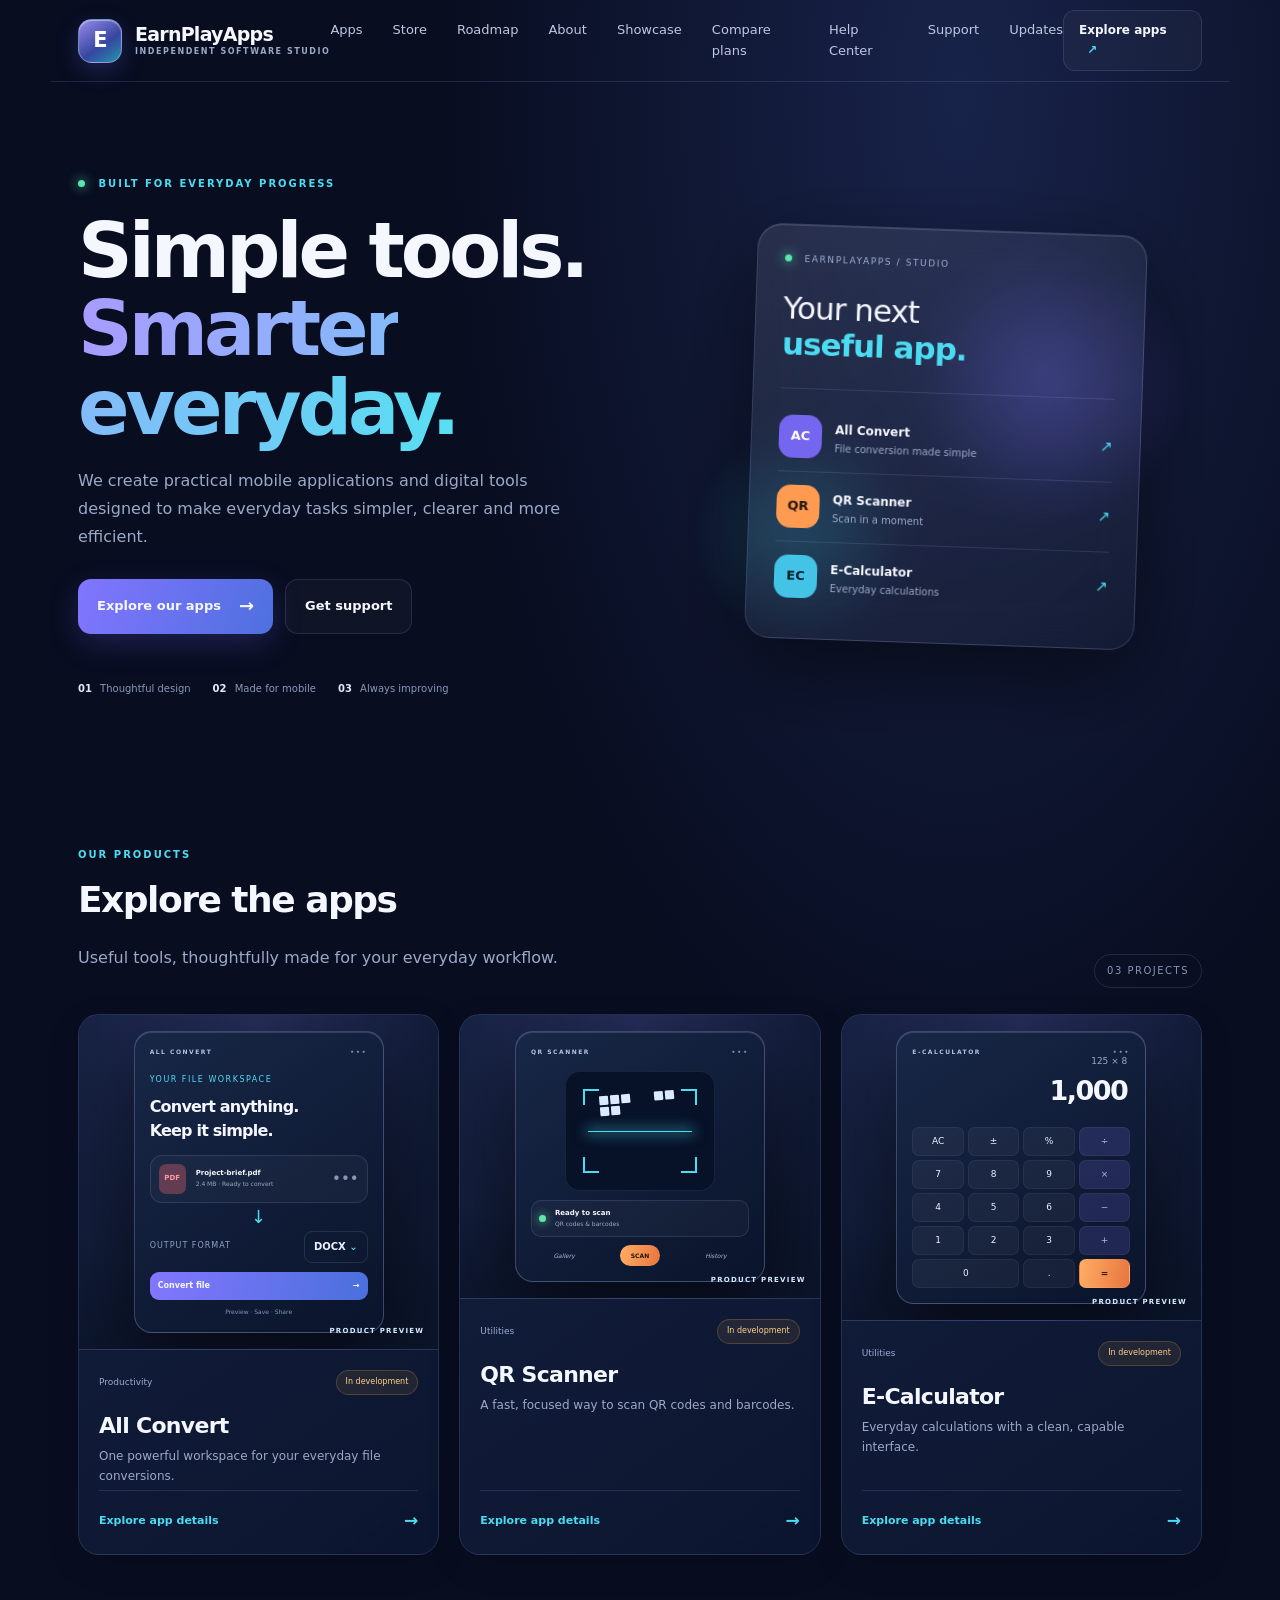
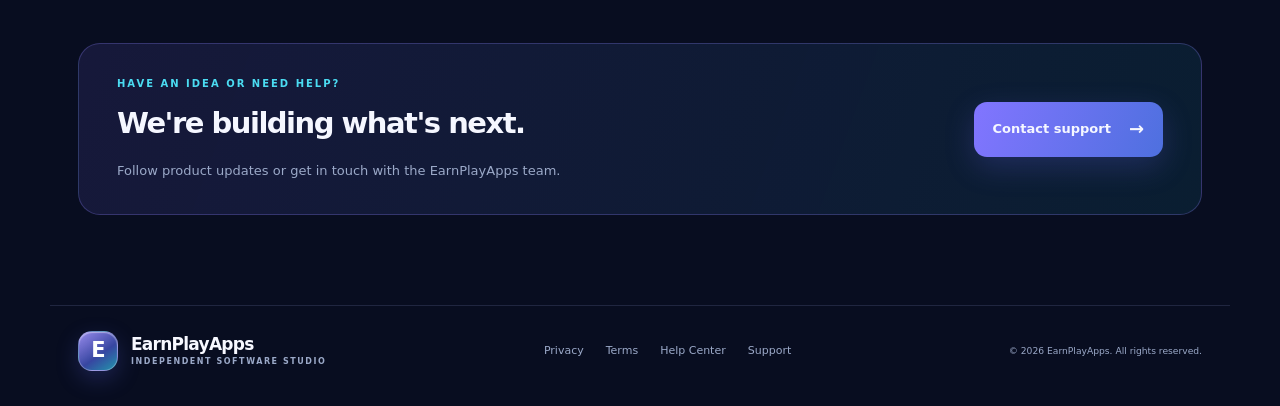
==== commit c7842917: "Add Showcase and About navigation" ====
--- a/index.html
+++ b/index.html
@@ -1,6 +1,6 @@
 <!doctype html>
 <html lang="en"><head><meta charset="utf-8"><meta name="viewport" content="width=device-width,initial-scale=1"><meta name="theme-color" content="#080d20"><meta name="description" content="EarnPlayApps is an independent software studio building useful, innovative and user-friendly mobile apps and digital solutions for users worldwide."><title>EarnPlayApps | Official Website</title><link rel="stylesheet" href="assets/style.css"></head>
-<body><header class="topbar"><a class="brand" href="index.html"><span class="brand-mark">E</span><span class="brand-name">EarnPlayApps<small>Independent software studio</small></span></a><nav><a href="#apps">Apps</a><a href="store.html">Store</a><a href="roadmap.html">Roadmap</a><a href="compare.html">Compare plans</a><a href="help.html">Help Center</a><a href="support.html">Support</a><a href="updates.html">Updates</a></nav><a class="top-cta" href="#apps">Explore apps <span>↗</span></a></header>
+<body><header class="topbar"><a class="brand" href="index.html"><span class="brand-mark">E</span><span class="brand-name">EarnPlayApps<small>Independent software studio</small></span></a><nav><a href="#apps">Apps</a><a href="store.html">Store</a><a href="roadmap.html">Roadmap</a><a href="about.html">About</a><a href="showcase.html">Showcase</a><a href="compare.html">Compare plans</a><a href="help.html">Help Center</a><a href="support.html">Support</a><a href="updates.html">Updates</a></nav><a class="top-cta" href="#apps">Explore apps <span>↗</span></a></header>
 <main><section class="hero"><div class="hero-copy"><div class="eyebrow"><i></i> BUILT FOR EVERYDAY PROGRESS</div><h1>Simple tools.<br><span>Smarter everyday.</span></h1><p>We create practical mobile applications and digital tools designed to make everyday tasks simpler, clearer and more efficient.</p><div class="hero-actions"><a class="button primary" href="#apps">Explore our apps <span>→</span></a><a class="button secondary" href="support.html">Get support</a></div><div class="trust-row"><span><b>01</b> Thoughtful design</span><span><b>02</b> Made for mobile</span><span><b>03</b> Always improving</span></div></div><div class="hero-visual"><div class="orb orb-a"></div><div class="orb orb-b"></div><div class="glass-panel"><div class="panel-top"><span class="live-dot"></span> EARNPLAYAPPS / STUDIO</div><div class="panel-title">Your next<br><strong>useful app.</strong></div><div class="panel-line"></div><div class="mini-apps"><div class="mini-icon purple">AC</div><div><b>All Convert</b><small>File conversion made simple</small></div><span class="arrow">↗</span></div><div class="mini-apps"><div class="mini-icon orange">QR</div><div><b>QR Scanner</b><small>Scan in a moment</small></div><span class="arrow">↗</span></div><div class="mini-apps"><div class="mini-icon blue">EC</div><div><b>E-Calculator</b><small>Everyday calculations</small></div><span class="arrow">↗</span></div></div></div></section>
 <section class="section" id="apps"><div class="section-heading"><div><div class="eyebrow">OUR PRODUCTS</div><h2>Explore the apps</h2><p>Useful tools, thoughtfully made for your everyday workflow.</p></div><span class="count">03 PROJECTS</span></div><div id="app-grid" class="app-grid"></div></section>
 <section class="banner"><div><div class="eyebrow">HAVE AN IDEA OR NEED HELP?</div><h2>We're building what's next.</h2><p>Follow product updates or get in touch with the EarnPlayApps team.</p></div><a class="button primary" href="support.html">Contact support <span>→</span></a></section></main>
--- a/assets/style.css
+++ b/assets/style.css
@@ -544,3 +544,10 @@
 
 /* Plan comparison page */
 .compare-hero{max-width:1180px;margin:auto;padding:92px 28px 58px}.compare-hero h1{font-size:clamp(46px,6vw,72px);line-height:1.04;letter-spacing:-2.5px;margin:18px 0}.compare-hero h1 span{color:var(--cyan)}.compare-hero>p{max-width:650px;color:var(--muted);font-size:16px}.compare-notice{display:flex;gap:16px;align-items:center;max-width:690px;margin-top:28px;padding:16px 18px;border:1px solid rgba(75,220,242,.24);border-radius:16px;background:linear-gradient(110deg,#4bdcf21a,#8a7cff12)}.compare-notice strong{white-space:nowrap;color:var(--cyan);font-size:12px;text-transform:uppercase;letter-spacing:1px}.compare-notice span{font-size:13px;color:#c1cce5}.compare-products,.compare-matrix,.compare-cta{max-width:1180px;margin:auto;padding:42px 28px}.compare-grid{display:grid;grid-template-columns:repeat(3,minmax(0,1fr));gap:18px;margin-top:28px}.compare-card{padding:24px;border:1px solid var(--line);border-radius:22px;background:linear-gradient(150deg,#172344,#0e1730);box-shadow:0 18px 50px #0002}.compare-card-head{display:flex;align-items:center;gap:13px}.compare-card h3{margin:0;font-size:21px}.compare-card-head small,.compare-card p,.plan-list small{color:var(--muted)}.compare-icon{width:48px;height:48px;display:grid;place-items:center;border-radius:15px;font-weight:850;background:#8a7cff26;color:#c7bdff}.compare-icon.qr{background:#ff9c5620;color:#ffbd8a}.compare-icon.calc{background:#4bdcf21c;color:var(--cyan)}.compare-card>p{min-height:48px;font-size:13px}.plan-list{display:grid;gap:9px;margin:18px 0}.plan-list>div{padding:13px 14px;border:1px solid var(--line);border-radius:13px;background:#ffffff06;display:grid;grid-template-columns:1fr auto;gap:3px 10px}.plan-list b{font-size:13px}.plan-list strong{font-size:15px;color:#fff;text-align:right}.plan-list strong small{font-size:10px;font-weight:500}.plan-list>div>small{grid-column:1/-1;font-size:11px}.text-link{color:var(--cyan);font-size:13px;font-weight:700}.compare-matrix h2,.compare-cta h2{margin:8px 0 20px;font-size:clamp(28px,4vw,40px)}.comparison-table-wrap{overflow-x:auto;border:1px solid var(--line);border-radius:16px}.comparison-table{width:100%;border-collapse:collapse;min-width:540px;background:#101a35}.comparison-table th,.comparison-table td{padding:16px 18px;text-align:left;border-bottom:1px solid var(--line);font-size:13px}.comparison-table th{color:var(--cyan);background:#ffffff08}.comparison-table td{color:#d4def2}.compare-footnote{max-width:850px;color:var(--muted);font-size:12px;margin-top:16px}.compare-cta{display:flex;align-items:center;justify-content:space-between;gap:24px;margin-bottom:40px;border-top:1px solid var(--line)}.compare-cta p{color:var(--muted)}@media(max-width:900px){.compare-grid{grid-template-columns:1fr 1fr}.compare-card:last-child{grid-column:1/-1}}@media(max-width:650px){.compare-hero{padding:58px 20px 32px}.compare-products,.compare-matrix,.compare-cta{padding:30px 20px}.compare-grid{grid-template-columns:1fr}.compare-card:last-child{grid-column:auto}.compare-notice{align-items:flex-start;flex-direction:column;gap:6px}.compare-cta{align-items:flex-start;flex-direction:column}.compare-card>p{min-height:0}}
+
+
+/* Product showcase and studio pages */
+.showcase-hero,.about-hero{max-width:1180px;margin:auto;padding:88px 28px 54px}.showcase-hero h1,.about-hero h1{font-size:clamp(46px,6vw,72px);line-height:1.04;letter-spacing:-2.5px;margin:18px 0}.showcase-hero h1 span,.about-hero h1 span{color:var(--cyan)}.showcase-hero>p,.about-hero>p{max-width:720px;color:var(--muted);font-size:16px}.showcase-disclaimer{display:flex;gap:14px;align-items:center;max-width:720px;margin-top:26px;padding:15px 17px;border:1px solid rgba(75,220,242,.22);border-radius:15px;background:#4bdcf20d}.showcase-disclaimer b{color:var(--cyan);white-space:nowrap;font-size:12px;text-transform:uppercase;letter-spacing:.8px}.showcase-disclaimer span{color:#c1cce5;font-size:12px}.showcase-list{max-width:1180px;margin:auto;padding:0 28px}.showcase-product{display:grid;grid-template-columns:1fr 1fr;gap:54px;align-items:center;padding:54px 0;border-top:1px solid var(--line)}.showcase-product.reverse .showcase-product-copy{order:2}.showcase-product.reverse .showcase-preview{order:1}.showcase-product-copy h2{font-size:clamp(34px,4vw,48px);margin:10px 0}.showcase-product-copy>p,.showcase-product-copy li{color:var(--muted);font-size:14px}.showcase-product-copy ul{padding-left:19px;display:grid;gap:7px;margin:18px 0}.showcase-meta{display:flex;gap:10px;flex-wrap:wrap;margin:20px 0}.showcase-meta span{font-size:11px;color:#c3cce0;border:1px solid var(--line);padding:6px 10px;border-radius:30px}.showcase-preview{position:relative;max-width:480px;width:100%;margin:auto;padding:28px;border:1px solid var(--line);border-radius:26px;background:radial-gradient(ellipse at 50% 0,#6b61c52a,transparent 65%),#101a35;box-shadow:0 24px 65px #0003}.showcase-preview .ui-preview{max-width:100%;margin:0 auto}.showcase-preview .preview-caption{display:block;position:static;text-align:center;margin-bottom:14px;color:var(--cyan);font-size:9px;letter-spacing:1.6px}.showcase-bottom{max-width:1124px;margin:25px auto 60px;padding:30px 28px;border-top:1px solid var(--line);display:flex;align-items:center;justify-content:space-between;gap:20px}.showcase-bottom h2{margin:7px 0}.showcase-bottom p{color:var(--muted)}
+.about-pillars{display:grid;grid-template-columns:repeat(3,1fr);gap:12px;margin-top:38px}.about-pillars>div,.about-value-grid article,.about-products a{padding:18px;border:1px solid var(--line);border-radius:16px;background:#ffffff07}.about-pillars b,.about-pillars small{display:block}.about-pillars b{font-size:14px}.about-pillars small{color:var(--muted);font-size:12px;margin-top:5px}.about-section{max-width:1124px;margin:auto;padding:42px 28px;border-top:1px solid var(--line)}.about-section h2,.about-contact h2{font-size:clamp(28px,4vw,42px);margin:9px 0 18px}.about-two-col{display:grid;grid-template-columns:1fr 1fr;gap:38px}.about-two-col h2{font-size:26px}.about-two-col p,.about-value-grid p,.about-contact p{color:var(--muted);font-size:14px}.about-value-grid{display:grid;grid-template-columns:repeat(4,1fr);gap:12px}.about-value-grid b{font-size:15px}.about-products{display:grid;grid-template-columns:repeat(3,1fr);gap:12px}.about-products a{display:flex;flex-direction:column;gap:7px}.about-products a b{font-size:16px}.about-products a span{color:var(--muted);font-size:12px}.about-contact{max-width:1124px;margin:20px auto 60px;padding:30px 28px;border-top:1px solid var(--line);display:flex;align-items:center;justify-content:space-between;gap:20px}
+@media(max-width:760px){.showcase-hero,.about-hero{padding:58px 20px 34px}.showcase-list{padding:0 20px}.showcase-product{grid-template-columns:1fr;gap:25px;padding:38px 0}.showcase-product.reverse .showcase-product-copy,.showcase-product.reverse .showcase-preview{order:initial}.showcase-preview{padding:20px}.showcase-bottom,.about-contact{margin:15px 20px 40px;padding:25px 0;align-items:flex-start;flex-direction:column}.about-section{padding:32px 20px}.about-pillars{grid-template-columns:1fr}.about-two-col{grid-template-columns:1fr;gap:10px}.about-value-grid{grid-template-columns:1fr 1fr}.about-products{grid-template-columns:1fr}}
+@media(max-width:390px){.showcase-disclaimer{align-items:flex-start;flex-direction:column;gap:5px}.about-value-grid{grid-template-columns:1fr}.showcase-preview{padding:14px}}
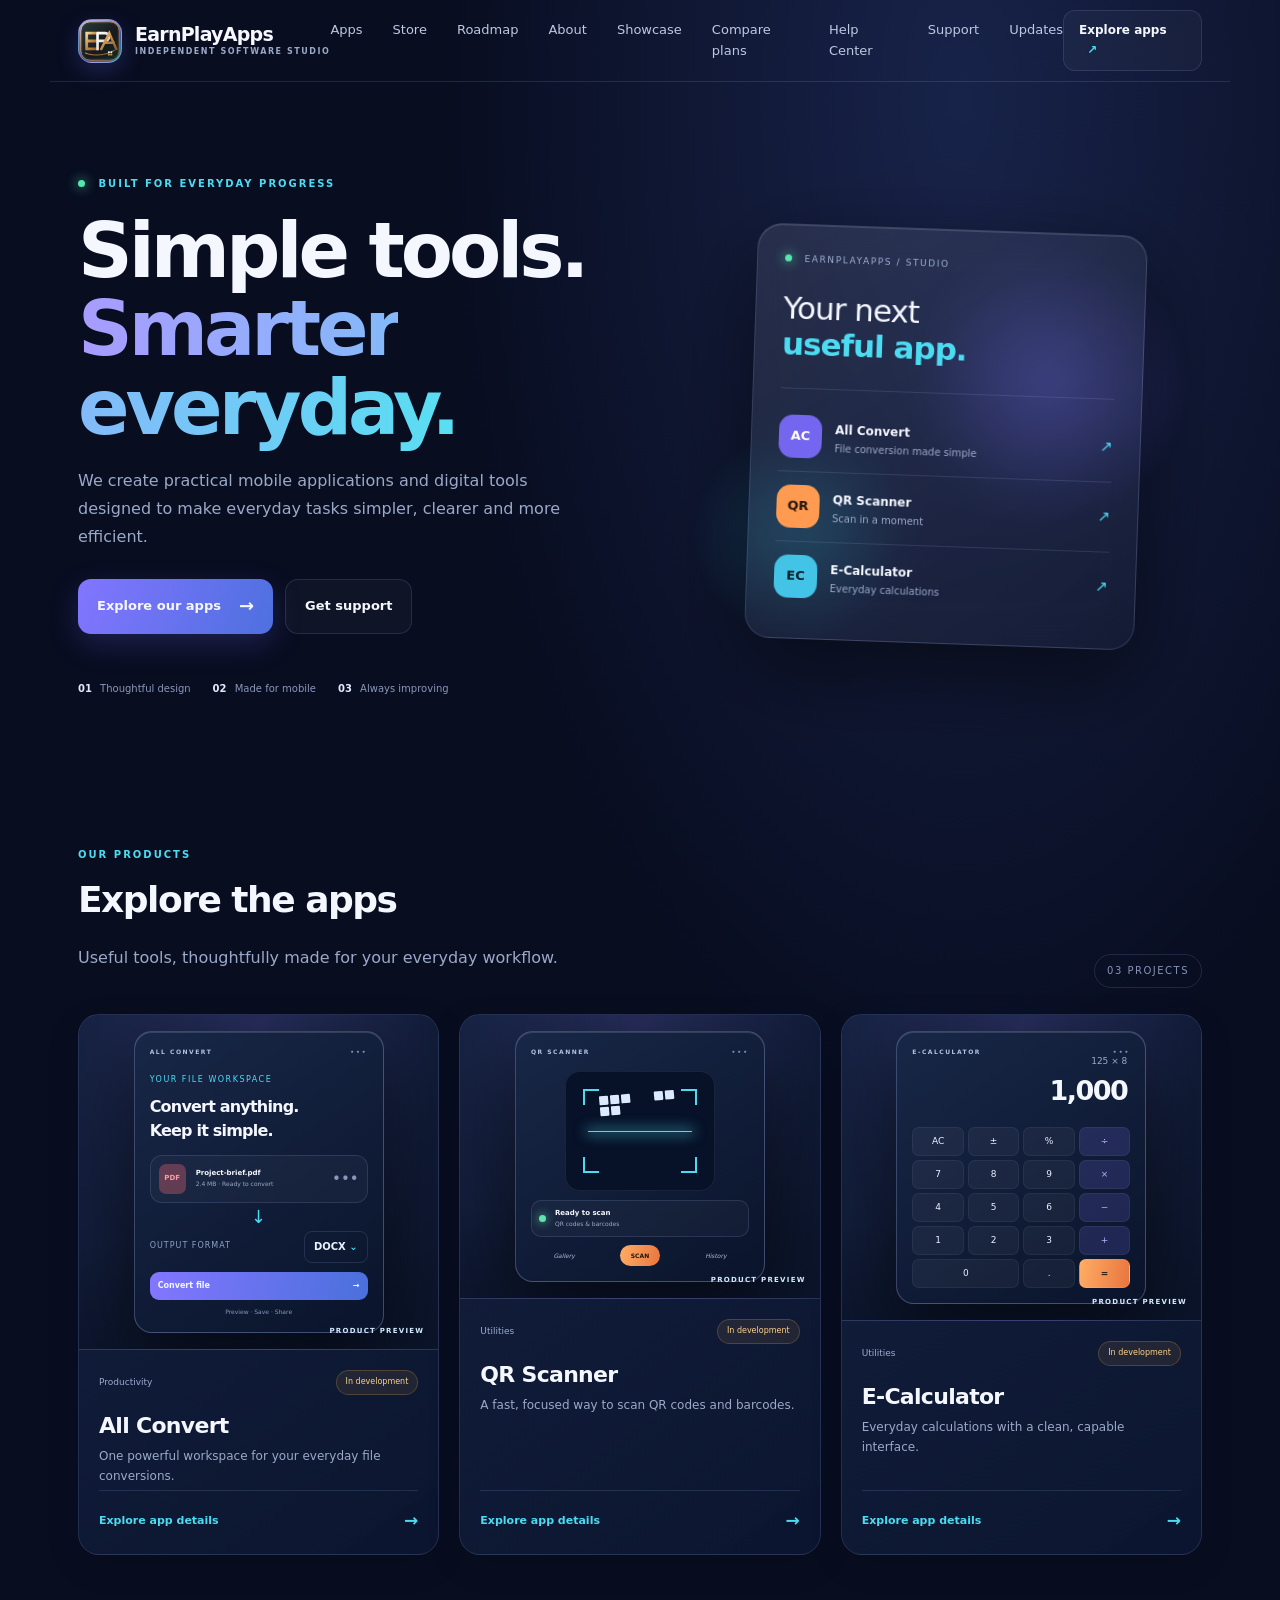
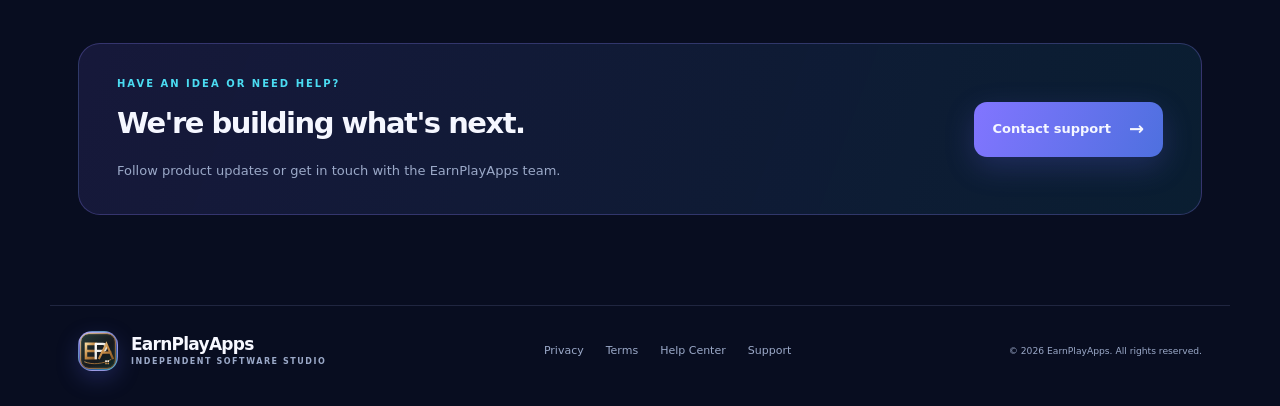
==== commit 56e0a51c: "Apply official EPA brand mark" ====
--- a/index.html
+++ b/index.html
@@ -1,7 +1,7 @@
 <!doctype html>
 <html lang="en"><head><meta charset="utf-8"><meta name="viewport" content="width=device-width,initial-scale=1"><meta name="theme-color" content="#080d20"><meta name="description" content="EarnPlayApps is an independent software studio building useful, innovative and user-friendly mobile apps and digital solutions for users worldwide."><title>EarnPlayApps | Official Website</title><link rel="stylesheet" href="assets/style.css"></head>
-<body><header class="topbar"><a class="brand" href="index.html"><span class="brand-mark">E</span><span class="brand-name">EarnPlayApps<small>Independent software studio</small></span></a><nav><a href="#apps">Apps</a><a href="store.html">Store</a><a href="roadmap.html">Roadmap</a><a href="about.html">About</a><a href="showcase.html">Showcase</a><a href="compare.html">Compare plans</a><a href="help.html">Help Center</a><a href="support.html">Support</a><a href="updates.html">Updates</a></nav><a class="top-cta" href="#apps">Explore apps <span>↗</span></a></header>
+<body><header class="topbar"><a class="brand" href="index.html"><img class="brand-mark" src="assets/epa-mark.svg" alt="" aria-hidden="true"><span class="brand-name">EarnPlayApps<small>Independent software studio</small></span></a><nav><a href="#apps">Apps</a><a href="store.html">Store</a><a href="roadmap.html">Roadmap</a><a href="about.html">About</a><a href="showcase.html">Showcase</a><a href="compare.html">Compare plans</a><a href="help.html">Help Center</a><a href="support.html">Support</a><a href="updates.html">Updates</a></nav><a class="top-cta" href="#apps">Explore apps <span>↗</span></a></header>
 <main><section class="hero"><div class="hero-copy"><div class="eyebrow"><i></i> BUILT FOR EVERYDAY PROGRESS</div><h1>Simple tools.<br><span>Smarter everyday.</span></h1><p>We create practical mobile applications and digital tools designed to make everyday tasks simpler, clearer and more efficient.</p><div class="hero-actions"><a class="button primary" href="#apps">Explore our apps <span>→</span></a><a class="button secondary" href="support.html">Get support</a></div><div class="trust-row"><span><b>01</b> Thoughtful design</span><span><b>02</b> Made for mobile</span><span><b>03</b> Always improving</span></div></div><div class="hero-visual"><div class="orb orb-a"></div><div class="orb orb-b"></div><div class="glass-panel"><div class="panel-top"><span class="live-dot"></span> EARNPLAYAPPS / STUDIO</div><div class="panel-title">Your next<br><strong>useful app.</strong></div><div class="panel-line"></div><div class="mini-apps"><div class="mini-icon purple">AC</div><div><b>All Convert</b><small>File conversion made simple</small></div><span class="arrow">↗</span></div><div class="mini-apps"><div class="mini-icon orange">QR</div><div><b>QR Scanner</b><small>Scan in a moment</small></div><span class="arrow">↗</span></div><div class="mini-apps"><div class="mini-icon blue">EC</div><div><b>E-Calculator</b><small>Everyday calculations</small></div><span class="arrow">↗</span></div></div></div></section>
 <section class="section" id="apps"><div class="section-heading"><div><div class="eyebrow">OUR PRODUCTS</div><h2>Explore the apps</h2><p>Useful tools, thoughtfully made for your everyday workflow.</p></div><span class="count">03 PROJECTS</span></div><div id="app-grid" class="app-grid"></div></section>
 <section class="banner"><div><div class="eyebrow">HAVE AN IDEA OR NEED HELP?</div><h2>We're building what's next.</h2><p>Follow product updates or get in touch with the EarnPlayApps team.</p></div><a class="button primary" href="support.html">Contact support <span>→</span></a></section></main>
-<footer><a class="brand" href="index.html"><span class="brand-mark">E</span><span class="brand-name">EarnPlayApps<small>Independent software studio</small></span></a><div class="footer-links"><a href="privacy.html">Privacy</a><a href="terms.html">Terms</a><a href="help.html">Help Center</a><a href="support.html">Support</a></div><small>© <span id="year"></span> EarnPlayApps. All rights reserved.</small></footer><script src="assets/site.js"></script></body></html>+<footer><a class="brand" href="index.html"><img class="brand-mark" src="assets/epa-mark.svg" alt="" aria-hidden="true"><span class="brand-name">EarnPlayApps<small>Independent software studio</small></span></a><div class="footer-links"><a href="privacy.html">Privacy</a><a href="terms.html">Terms</a><a href="help.html">Help Center</a><a href="support.html">Support</a></div><small>© <span id="year"></span> EarnPlayApps. All rights reserved.</small></footer><script src="assets/site.js"></script></body></html>
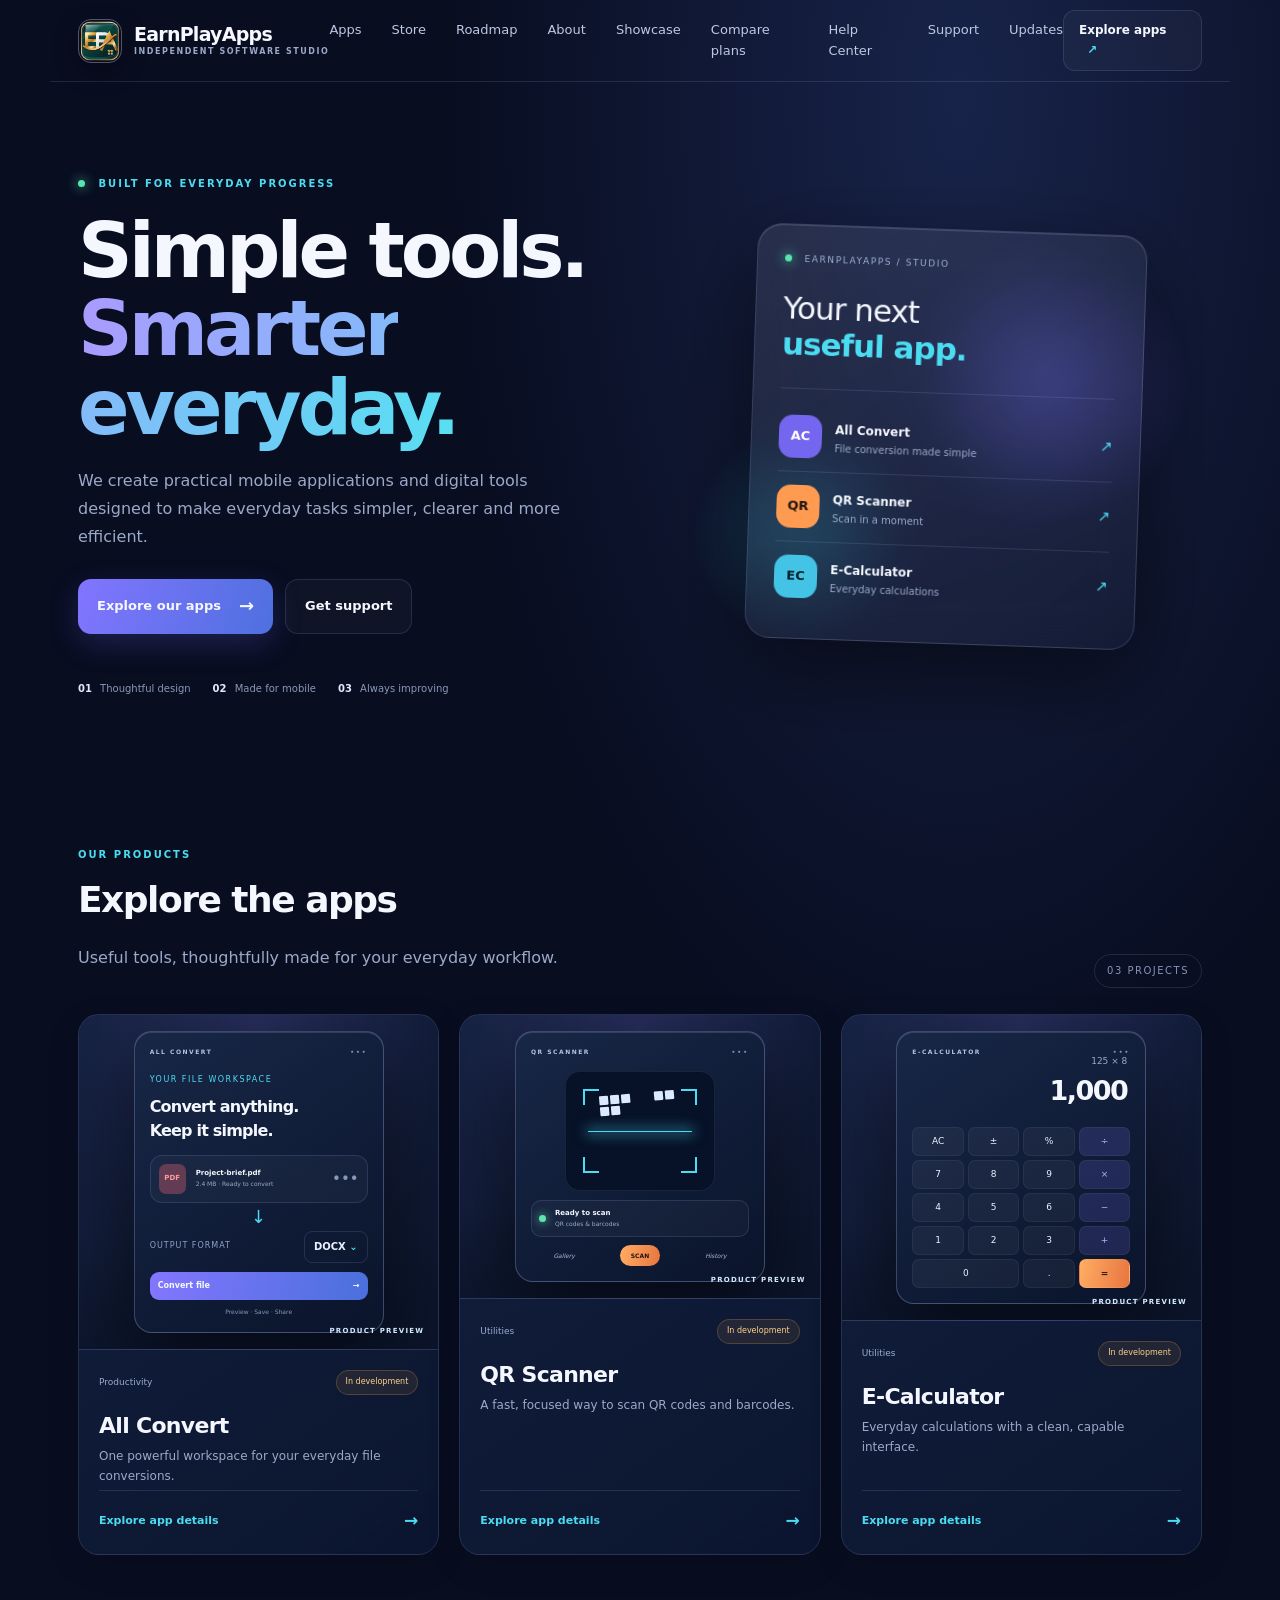
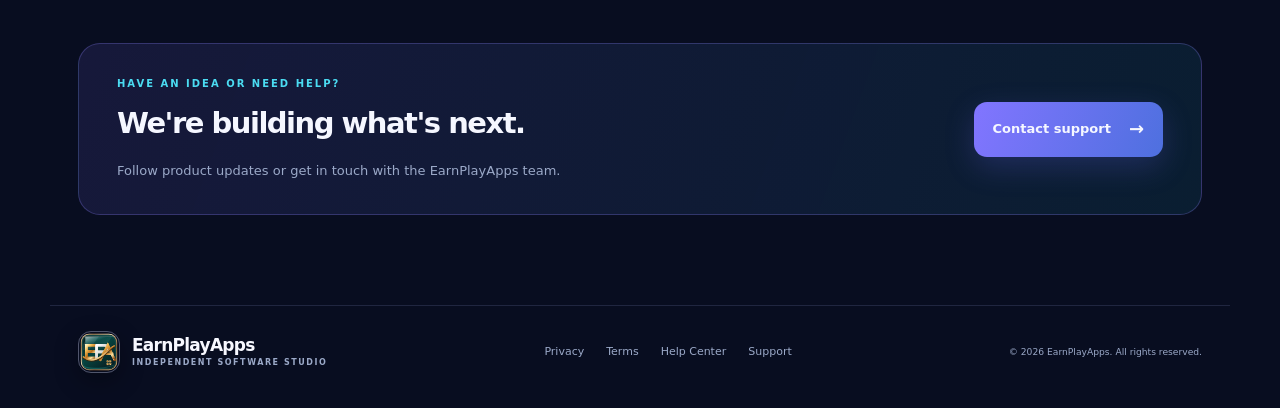
==== commit a137c935: "Use EPA app icon as site favicon and footer brand" ====
--- a/index.html
+++ b/index.html
@@ -1,5 +1,5 @@
 <!doctype html>
-<html lang="en"><head><meta charset="utf-8"><meta name="viewport" content="width=device-width,initial-scale=1"><meta name="theme-color" content="#080d20"><meta name="description" content="EarnPlayApps is an independent software studio building useful, innovative and user-friendly mobile apps and digital solutions for users worldwide."><title>EarnPlayApps | Official Website</title><link rel="stylesheet" href="assets/style.css"></head>
+<html lang="en"><head><meta charset="utf-8"><meta name="viewport" content="width=device-width,initial-scale=1"><meta name="theme-color" content="#080d20"><meta name="description" content="EarnPlayApps is an independent software studio building useful, innovative and user-friendly mobile apps and digital solutions for users worldwide."><title>EarnPlayApps | Official Website</title><link rel="icon" type="image/svg+xml" href="assets/epa-mark.svg"><link rel="apple-touch-icon" href="assets/epa-mark.svg"><link rel="stylesheet" href="assets/style.css"></head>
 <body><header class="topbar"><a class="brand" href="index.html"><img class="brand-mark" src="assets/epa-mark.svg" alt="" aria-hidden="true"><span class="brand-name">EarnPlayApps<small>Independent software studio</small></span></a><nav><a href="#apps">Apps</a><a href="store.html">Store</a><a href="roadmap.html">Roadmap</a><a href="about.html">About</a><a href="showcase.html">Showcase</a><a href="compare.html">Compare plans</a><a href="help.html">Help Center</a><a href="support.html">Support</a><a href="updates.html">Updates</a></nav><a class="top-cta" href="#apps">Explore apps <span>↗</span></a></header>
 <main><section class="hero"><div class="hero-copy"><div class="eyebrow"><i></i> BUILT FOR EVERYDAY PROGRESS</div><h1>Simple tools.<br><span>Smarter everyday.</span></h1><p>We create practical mobile applications and digital tools designed to make everyday tasks simpler, clearer and more efficient.</p><div class="hero-actions"><a class="button primary" href="#apps">Explore our apps <span>→</span></a><a class="button secondary" href="support.html">Get support</a></div><div class="trust-row"><span><b>01</b> Thoughtful design</span><span><b>02</b> Made for mobile</span><span><b>03</b> Always improving</span></div></div><div class="hero-visual"><div class="orb orb-a"></div><div class="orb orb-b"></div><div class="glass-panel"><div class="panel-top"><span class="live-dot"></span> EARNPLAYAPPS / STUDIO</div><div class="panel-title">Your next<br><strong>useful app.</strong></div><div class="panel-line"></div><div class="mini-apps"><div class="mini-icon purple">AC</div><div><b>All Convert</b><small>File conversion made simple</small></div><span class="arrow">↗</span></div><div class="mini-apps"><div class="mini-icon orange">QR</div><div><b>QR Scanner</b><small>Scan in a moment</small></div><span class="arrow">↗</span></div><div class="mini-apps"><div class="mini-icon blue">EC</div><div><b>E-Calculator</b><small>Everyday calculations</small></div><span class="arrow">↗</span></div></div></div></section>
 <section class="section" id="apps"><div class="section-heading"><div><div class="eyebrow">OUR PRODUCTS</div><h2>Explore the apps</h2><p>Useful tools, thoughtfully made for your everyday workflow.</p></div><span class="count">03 PROJECTS</span></div><div id="app-grid" class="app-grid"></div></section>
--- a/assets/style.css
+++ b/assets/style.css
@@ -551,3 +551,10 @@
 .about-pillars{display:grid;grid-template-columns:repeat(3,1fr);gap:12px;margin-top:38px}.about-pillars>div,.about-value-grid article,.about-products a{padding:18px;border:1px solid var(--line);border-radius:16px;background:#ffffff07}.about-pillars b,.about-pillars small{display:block}.about-pillars b{font-size:14px}.about-pillars small{color:var(--muted);font-size:12px;margin-top:5px}.about-section{max-width:1124px;margin:auto;padding:42px 28px;border-top:1px solid var(--line)}.about-section h2,.about-contact h2{font-size:clamp(28px,4vw,42px);margin:9px 0 18px}.about-two-col{display:grid;grid-template-columns:1fr 1fr;gap:38px}.about-two-col h2{font-size:26px}.about-two-col p,.about-value-grid p,.about-contact p{color:var(--muted);font-size:14px}.about-value-grid{display:grid;grid-template-columns:repeat(4,1fr);gap:12px}.about-value-grid b{font-size:15px}.about-products{display:grid;grid-template-columns:repeat(3,1fr);gap:12px}.about-products a{display:flex;flex-direction:column;gap:7px}.about-products a b{font-size:16px}.about-products a span{color:var(--muted);font-size:12px}.about-contact{max-width:1124px;margin:20px auto 60px;padding:30px 28px;border-top:1px solid var(--line);display:flex;align-items:center;justify-content:space-between;gap:20px}
 @media(max-width:760px){.showcase-hero,.about-hero{padding:58px 20px 34px}.showcase-list{padding:0 20px}.showcase-product{grid-template-columns:1fr;gap:25px;padding:38px 0}.showcase-product.reverse .showcase-product-copy,.showcase-product.reverse .showcase-preview{order:initial}.showcase-preview{padding:20px}.showcase-bottom,.about-contact{margin:15px 20px 40px;padding:25px 0;align-items:flex-start;flex-direction:column}.about-section{padding:32px 20px}.about-pillars{grid-template-columns:1fr}.about-two-col{grid-template-columns:1fr;gap:10px}.about-value-grid{grid-template-columns:1fr 1fr}.about-products{grid-template-columns:1fr}}
 @media(max-width:390px){.showcase-disclaimer{align-items:flex-start;flex-direction:column;gap:5px}.about-value-grid{grid-template-columns:1fr}.showcase-preview{padding:14px}}
+
+
+/* EarnPlayApps official EPA brand mark */
+.brand-mark{display:block;width:44px;height:44px;flex:0 0 44px;object-fit:contain;border-radius:13px;background:transparent;box-shadow:0 8px 24px #0005}
+footer .brand-mark{width:42px;height:42px;flex-basis:42px}
+.brand{gap:12px}
+@media(max-width:760px){.brand-mark{width:40px;height:40px;flex-basis:40px}}
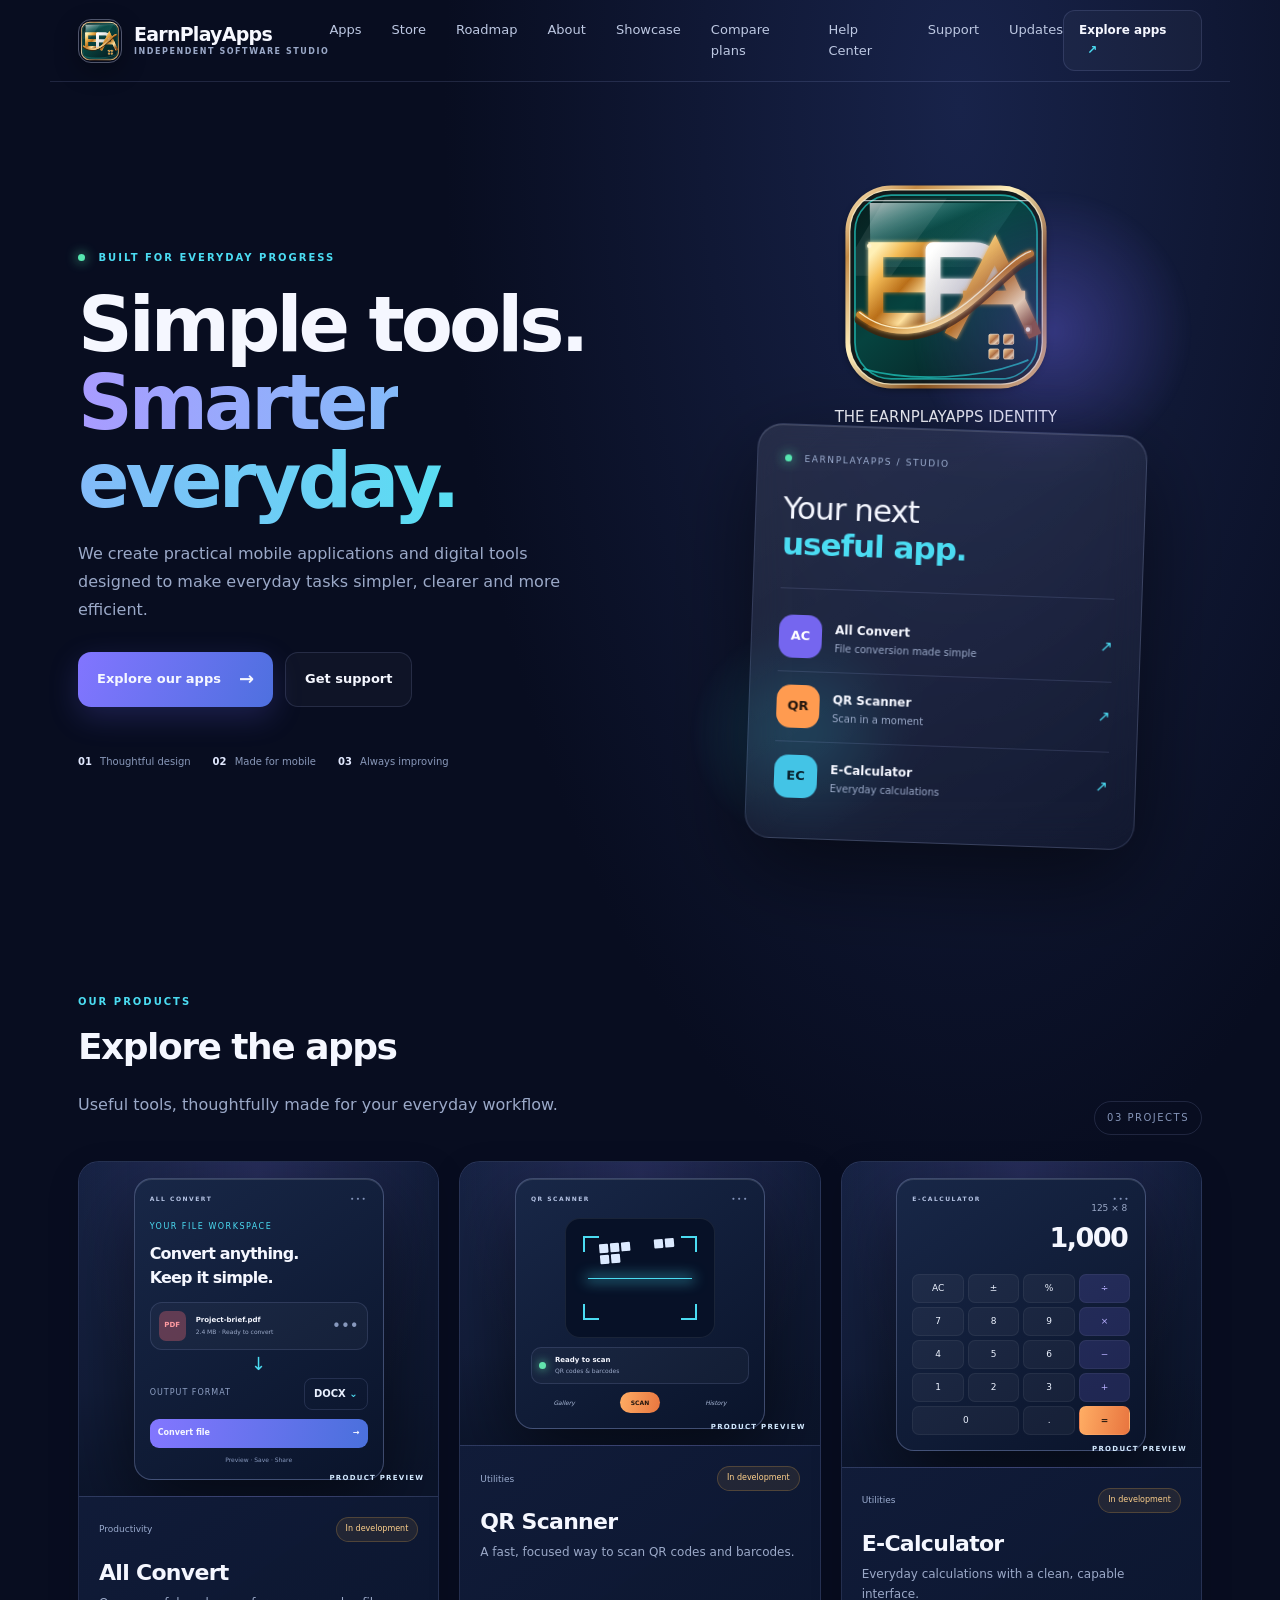
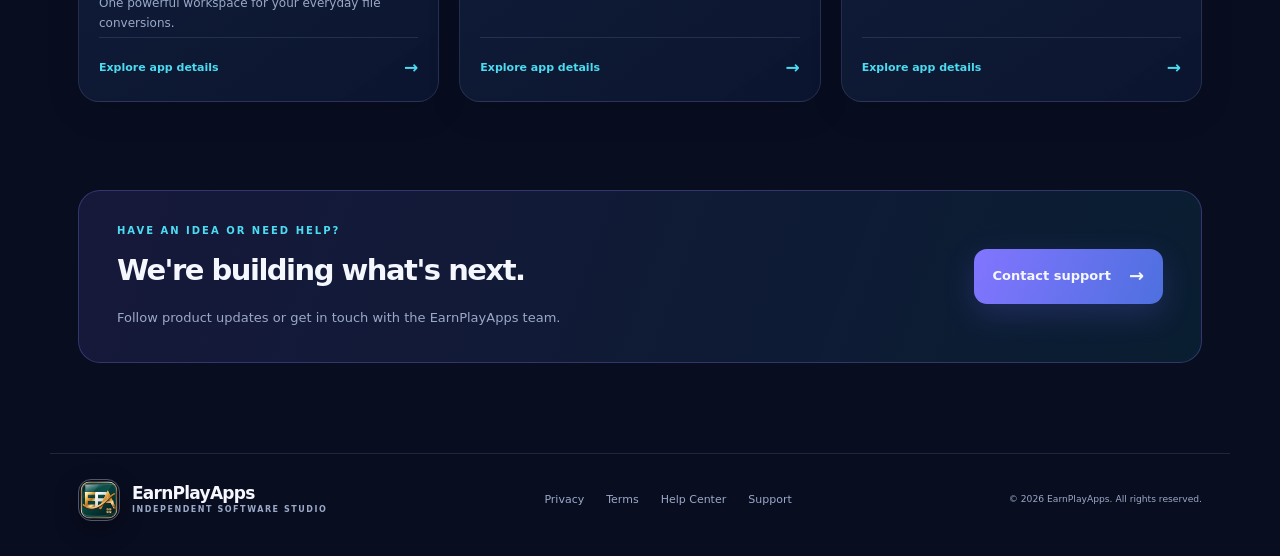
==== commit c089be10: "Feature the EPA app icon in the homepage hero" ====
--- a/index.html
+++ b/index.html
@@ -1,7 +1,7 @@
 <!doctype html>
 <html lang="en"><head><meta charset="utf-8"><meta name="viewport" content="width=device-width,initial-scale=1"><meta name="theme-color" content="#080d20"><meta name="description" content="EarnPlayApps is an independent software studio building useful, innovative and user-friendly mobile apps and digital solutions for users worldwide."><title>EarnPlayApps | Official Website</title><link rel="icon" type="image/svg+xml" href="assets/epa-mark.svg"><link rel="apple-touch-icon" href="assets/epa-mark.svg"><link rel="stylesheet" href="assets/style.css"></head>
 <body><header class="topbar"><a class="brand" href="index.html"><img class="brand-mark" src="assets/epa-mark.svg" alt="" aria-hidden="true"><span class="brand-name">EarnPlayApps<small>Independent software studio</small></span></a><nav><a href="#apps">Apps</a><a href="store.html">Store</a><a href="roadmap.html">Roadmap</a><a href="about.html">About</a><a href="showcase.html">Showcase</a><a href="compare.html">Compare plans</a><a href="help.html">Help Center</a><a href="support.html">Support</a><a href="updates.html">Updates</a></nav><a class="top-cta" href="#apps">Explore apps <span>↗</span></a></header>
-<main><section class="hero"><div class="hero-copy"><div class="eyebrow"><i></i> BUILT FOR EVERYDAY PROGRESS</div><h1>Simple tools.<br><span>Smarter everyday.</span></h1><p>We create practical mobile applications and digital tools designed to make everyday tasks simpler, clearer and more efficient.</p><div class="hero-actions"><a class="button primary" href="#apps">Explore our apps <span>→</span></a><a class="button secondary" href="support.html">Get support</a></div><div class="trust-row"><span><b>01</b> Thoughtful design</span><span><b>02</b> Made for mobile</span><span><b>03</b> Always improving</span></div></div><div class="hero-visual"><div class="orb orb-a"></div><div class="orb orb-b"></div><div class="glass-panel"><div class="panel-top"><span class="live-dot"></span> EARNPLAYAPPS / STUDIO</div><div class="panel-title">Your next<br><strong>useful app.</strong></div><div class="panel-line"></div><div class="mini-apps"><div class="mini-icon purple">AC</div><div><b>All Convert</b><small>File conversion made simple</small></div><span class="arrow">↗</span></div><div class="mini-apps"><div class="mini-icon orange">QR</div><div><b>QR Scanner</b><small>Scan in a moment</small></div><span class="arrow">↗</span></div><div class="mini-apps"><div class="mini-icon blue">EC</div><div><b>E-Calculator</b><small>Everyday calculations</small></div><span class="arrow">↗</span></div></div></div></section>
+<main><section class="hero"><div class="hero-copy"><div class="eyebrow"><i></i> BUILT FOR EVERYDAY PROGRESS</div><h1>Simple tools.<br><span>Smarter everyday.</span></h1><p>We create practical mobile applications and digital tools designed to make everyday tasks simpler, clearer and more efficient.</p><div class="hero-actions"><a class="button primary" href="#apps">Explore our apps <span>→</span></a><a class="button secondary" href="support.html">Get support</a></div><div class="trust-row"><span><b>01</b> Thoughtful design</span><span><b>02</b> Made for mobile</span><span><b>03</b> Always improving</span></div></div><div class="hero-visual"><div class="orb orb-a"></div><div class="orb orb-b"></div><div class="hero-icon-stage"><img src="assets/epa-mark.svg" alt="EarnPlayApps EPA app icon"><span>THE EARNPLAYAPPS IDENTITY</span></div><div class="glass-panel"><div class="panel-top"><span class="live-dot"></span> EARNPLAYAPPS / STUDIO</div><div class="panel-title">Your next<br><strong>useful app.</strong></div><div class="panel-line"></div><div class="mini-apps"><div class="mini-icon purple">AC</div><div><b>All Convert</b><small>File conversion made simple</small></div><span class="arrow">↗</span></div><div class="mini-apps"><div class="mini-icon orange">QR</div><div><b>QR Scanner</b><small>Scan in a moment</small></div><span class="arrow">↗</span></div><div class="mini-apps"><div class="mini-icon blue">EC</div><div><b>E-Calculator</b><small>Everyday calculations</small></div><span class="arrow">↗</span></div></div></div></section>
 <section class="section" id="apps"><div class="section-heading"><div><div class="eyebrow">OUR PRODUCTS</div><h2>Explore the apps</h2><p>Useful tools, thoughtfully made for your everyday workflow.</p></div><span class="count">03 PROJECTS</span></div><div id="app-grid" class="app-grid"></div></section>
 <section class="banner"><div><div class="eyebrow">HAVE AN IDEA OR NEED HELP?</div><h2>We're building what's next.</h2><p>Follow product updates or get in touch with the EarnPlayApps team.</p></div><a class="button primary" href="support.html">Contact support <span>→</span></a></section></main>
 <footer><a class="brand" href="index.html"><img class="brand-mark" src="assets/epa-mark.svg" alt="" aria-hidden="true"><span class="brand-name">EarnPlayApps<small>Independent software studio</small></span></a><div class="footer-links"><a href="privacy.html">Privacy</a><a href="terms.html">Terms</a><a href="help.html">Help Center</a><a href="support.html">Support</a></div><small>© <span id="year"></span> EarnPlayApps. All rights reserved.</small></footer><script src="assets/site.js"></script></body></html>
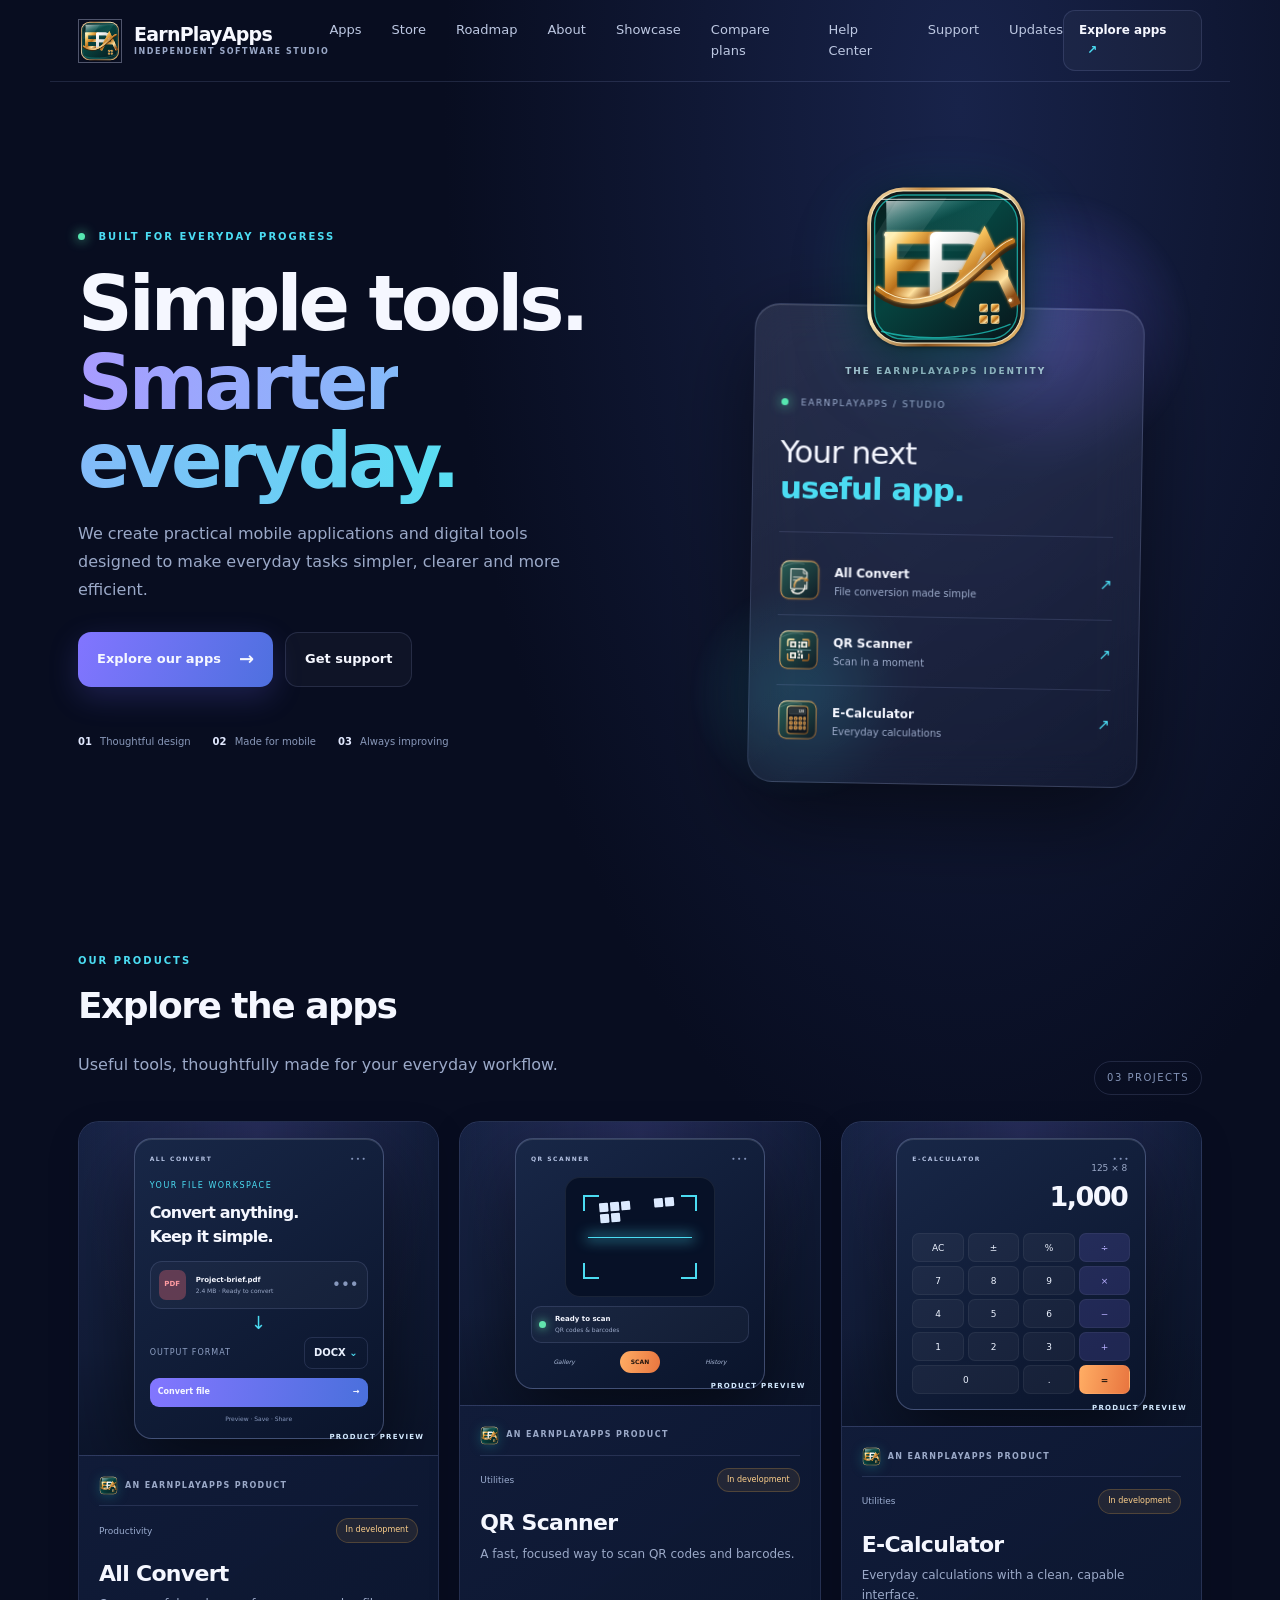
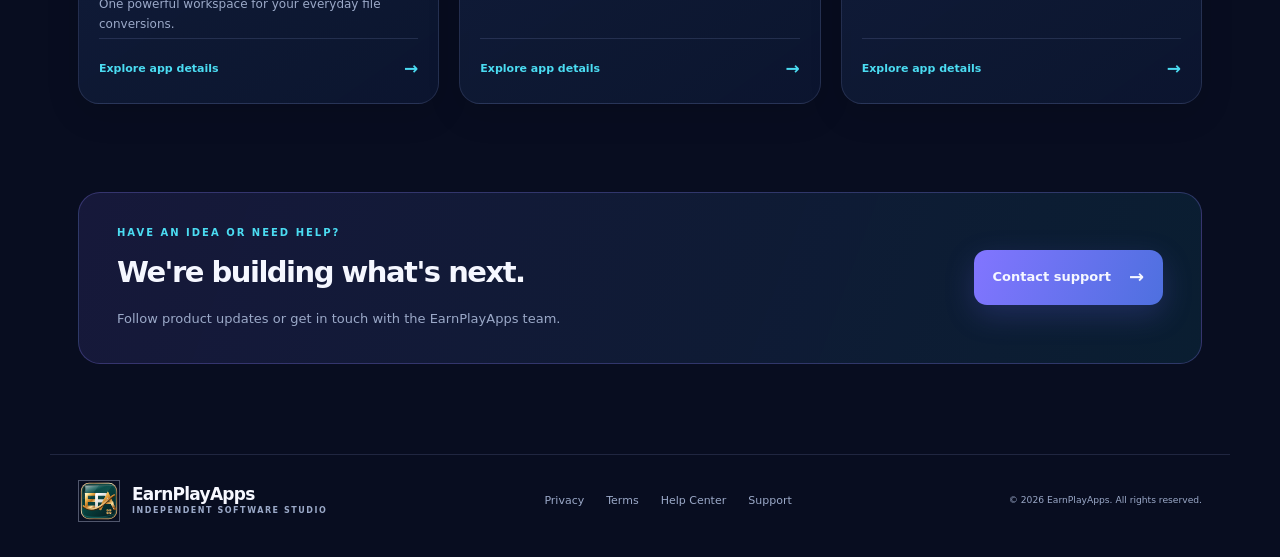
==== commit 5074bf80: "Show official individual app icons in homepage feature panel" ====
--- a/index.html
+++ b/index.html
@@ -1,7 +1,7 @@
 <!doctype html>
 <html lang="en"><head><meta charset="utf-8"><meta name="viewport" content="width=device-width,initial-scale=1"><meta name="theme-color" content="#080d20"><meta name="description" content="EarnPlayApps is an independent software studio building useful, innovative and user-friendly mobile apps and digital solutions for users worldwide."><title>EarnPlayApps | Official Website</title><link rel="icon" type="image/svg+xml" href="assets/epa-mark.svg"><link rel="apple-touch-icon" href="assets/epa-mark.svg"><link rel="stylesheet" href="assets/style.css"></head>
 <body><header class="topbar"><a class="brand" href="index.html"><img class="brand-mark" src="assets/epa-mark.svg" alt="" aria-hidden="true"><span class="brand-name">EarnPlayApps<small>Independent software studio</small></span></a><nav><a href="#apps">Apps</a><a href="store.html">Store</a><a href="roadmap.html">Roadmap</a><a href="about.html">About</a><a href="showcase.html">Showcase</a><a href="compare.html">Compare plans</a><a href="help.html">Help Center</a><a href="support.html">Support</a><a href="updates.html">Updates</a></nav><a class="top-cta" href="#apps">Explore apps <span>↗</span></a></header>
-<main><section class="hero"><div class="hero-copy"><div class="eyebrow"><i></i> BUILT FOR EVERYDAY PROGRESS</div><h1>Simple tools.<br><span>Smarter everyday.</span></h1><p>We create practical mobile applications and digital tools designed to make everyday tasks simpler, clearer and more efficient.</p><div class="hero-actions"><a class="button primary" href="#apps">Explore our apps <span>→</span></a><a class="button secondary" href="support.html">Get support</a></div><div class="trust-row"><span><b>01</b> Thoughtful design</span><span><b>02</b> Made for mobile</span><span><b>03</b> Always improving</span></div></div><div class="hero-visual"><div class="orb orb-a"></div><div class="orb orb-b"></div><div class="hero-icon-stage"><img src="assets/epa-mark.svg" alt="EarnPlayApps EPA app icon"><span>THE EARNPLAYAPPS IDENTITY</span></div><div class="glass-panel"><div class="panel-top"><span class="live-dot"></span> EARNPLAYAPPS / STUDIO</div><div class="panel-title">Your next<br><strong>useful app.</strong></div><div class="panel-line"></div><div class="mini-apps"><div class="mini-icon purple">AC</div><div><b>All Convert</b><small>File conversion made simple</small></div><span class="arrow">↗</span></div><div class="mini-apps"><div class="mini-icon orange">QR</div><div><b>QR Scanner</b><small>Scan in a moment</small></div><span class="arrow">↗</span></div><div class="mini-apps"><div class="mini-icon blue">EC</div><div><b>E-Calculator</b><small>Everyday calculations</small></div><span class="arrow">↗</span></div></div></div></section>
+<main><section class="hero"><div class="hero-copy"><div class="eyebrow"><i></i> BUILT FOR EVERYDAY PROGRESS</div><h1>Simple tools.<br><span>Smarter everyday.</span></h1><p>We create practical mobile applications and digital tools designed to make everyday tasks simpler, clearer and more efficient.</p><div class="hero-actions"><a class="button primary" href="#apps">Explore our apps <span>→</span></a><a class="button secondary" href="support.html">Get support</a></div><div class="trust-row"><span><b>01</b> Thoughtful design</span><span><b>02</b> Made for mobile</span><span><b>03</b> Always improving</span></div></div><div class="hero-visual"><div class="orb orb-a"></div><div class="orb orb-b"></div><div class="hero-icon-stage"><img src="assets/epa-mark.svg" alt="EarnPlayApps EPA app icon"><span>THE EARNPLAYAPPS IDENTITY</span></div><div class="glass-panel"><div class="panel-top"><span class="live-dot"></span> EARNPLAYAPPS / STUDIO</div><div class="panel-title">Your next<br><strong>useful app.</strong></div><div class="panel-line"></div><div class="mini-apps"><img class="mini-icon product-mini-icon" src="assets/all-convert-icon.svg" alt="All Convert icon"><div><b>All Convert</b><small>File conversion made simple</small></div><span class="arrow">↗</span></div><div class="mini-apps"><img class="mini-icon product-mini-icon" src="assets/qr-scanner-icon.svg" alt="QR Scanner icon"><div><b>QR Scanner</b><small>Scan in a moment</small></div><span class="arrow">↗</span></div><div class="mini-apps"><img class="mini-icon product-mini-icon" src="assets/e-calculator-icon.svg" alt="E-Calculator icon"><div><b>E-Calculator</b><small>Everyday calculations</small></div><span class="arrow">↗</span></div></div></div></section>
 <section class="section" id="apps"><div class="section-heading"><div><div class="eyebrow">OUR PRODUCTS</div><h2>Explore the apps</h2><p>Useful tools, thoughtfully made for your everyday workflow.</p></div><span class="count">03 PROJECTS</span></div><div id="app-grid" class="app-grid"></div></section>
 <section class="banner"><div><div class="eyebrow">HAVE AN IDEA OR NEED HELP?</div><h2>We're building what's next.</h2><p>Follow product updates or get in touch with the EarnPlayApps team.</p></div><a class="button primary" href="support.html">Contact support <span>→</span></a></section></main>
 <footer><a class="brand" href="index.html"><img class="brand-mark" src="assets/epa-mark.svg" alt="" aria-hidden="true"><span class="brand-name">EarnPlayApps<small>Independent software studio</small></span></a><div class="footer-links"><a href="privacy.html">Privacy</a><a href="terms.html">Terms</a><a href="help.html">Help Center</a><a href="support.html">Support</a></div><small>© <span id="year"></span> EarnPlayApps. All rights reserved.</small></footer><script src="assets/site.js"></script></body></html>
--- a/assets/style.css
+++ b/assets/style.css
@@ -558,3 +558,34 @@
 footer .brand-mark{width:42px;height:42px;flex-basis:42px}
 .brand{gap:12px}
 @media(max-width:760px){.brand-mark{width:40px;height:40px;flex-basis:40px}}
+
+
+/* Homepage: make the official EPA app icon the visual signature */
+.hero-visual{display:flex;flex-direction:column;justify-content:flex-start;gap:0;padding:4px 0 18px}
+.hero-icon-stage{position:relative;z-index:2;display:flex;flex-direction:column;align-items:center;gap:10px;margin:0 auto -72px}
+.hero-icon-stage img{display:block;width:174px;height:174px;object-fit:contain;border-radius:34px;filter:drop-shadow(0 18px 32px #00d6ca35) drop-shadow(0 8px 18px #0009)}
+.hero-icon-stage span{font-size:9px;letter-spacing:2px;font-weight:800;color:#a9c8d5;text-shadow:0 2px 12px #000}
+.hero-visual .glass-panel{z-index:1;margin-top:0;padding-top:91px;transform:rotate(1deg)}
+@media(max-width:760px){.hero-visual{min-height:0;padding:8px 0 20px}.hero-icon-stage img{width:150px;height:150px}.hero-icon-stage{margin-bottom:-66px}.hero-visual .glass-panel{width:min(100%,390px);padding-top:82px}}
+
+
+/* Consistent EarnPlayApps brand signature across product cards and detail pages */
+.brand-mark{display:block;object-fit:contain;background:transparent;box-shadow:none;border-radius:0;padding:0}
+.studio-signature{display:flex;align-items:center;gap:7px;margin:0 0 12px;color:#9ba9c8;font-size:8px;font-weight:800;letter-spacing:1.35px;line-height:1.2}
+.studio-signature img{width:19px;height:19px;display:block;object-fit:contain;filter:drop-shadow(0 2px 6px #1bc8bd44)}
+.product-signature{margin-bottom:13px}
+.product-signature img{width:24px;height:24px}
+.app-card-content .studio-signature,.store-card-content .studio-signature{padding-bottom:10px;border-bottom:1px solid var(--line)}
+@media(max-width:600px){.studio-signature{font-size:7px;letter-spacing:1.1px}}
+
+/* Official individual product icons */
+.product-app-icon{display:block;width:100%;height:auto;max-width:220px;aspect-ratio:1;object-fit:contain;filter:drop-shadow(0 22px 34px #0008) drop-shadow(0 0 24px #25cbbd24)}
+.app-card-icon-visual,.store-card-icon-visual{min-height:210px;display:flex;align-items:center;justify-content:center;position:relative;overflow:hidden;background:radial-gradient(circle at 50% 38%,#31456b 0,#172344 48%,#0c1630 100%)}
+.app-card-icon-visual .product-app-icon,.store-card-icon-visual .product-app-icon{width:min(72%,190px);max-width:190px}
+.product-icon-wrap{min-height:340px;display:flex;flex-direction:column;align-items:center;justify-content:center;gap:15px;position:relative}
+.product-detail-icon{width:min(100%,300px);max-width:300px}
+.product-icon-wrap .preview-glow{position:absolute;width:250px;height:250px;border-radius:50%;background:#35d9cf22;filter:blur(38px);z-index:0}
+.product-icon-wrap .product-app-icon,.product-icon-wrap .preview-caption{position:relative;z-index:1}
+.app-card-icon-visual .app-card-visual-label{position:absolute;bottom:13px;left:15px}
+.store-card-icon-visual .visual-open{position:absolute;right:14px;bottom:13px}
+@media(max-width:600px){.app-card-icon-visual,.store-card-icon-visual{min-height:190px}.product-icon-wrap{min-height:260px}.product-detail-icon{width:min(76vw,250px)}}
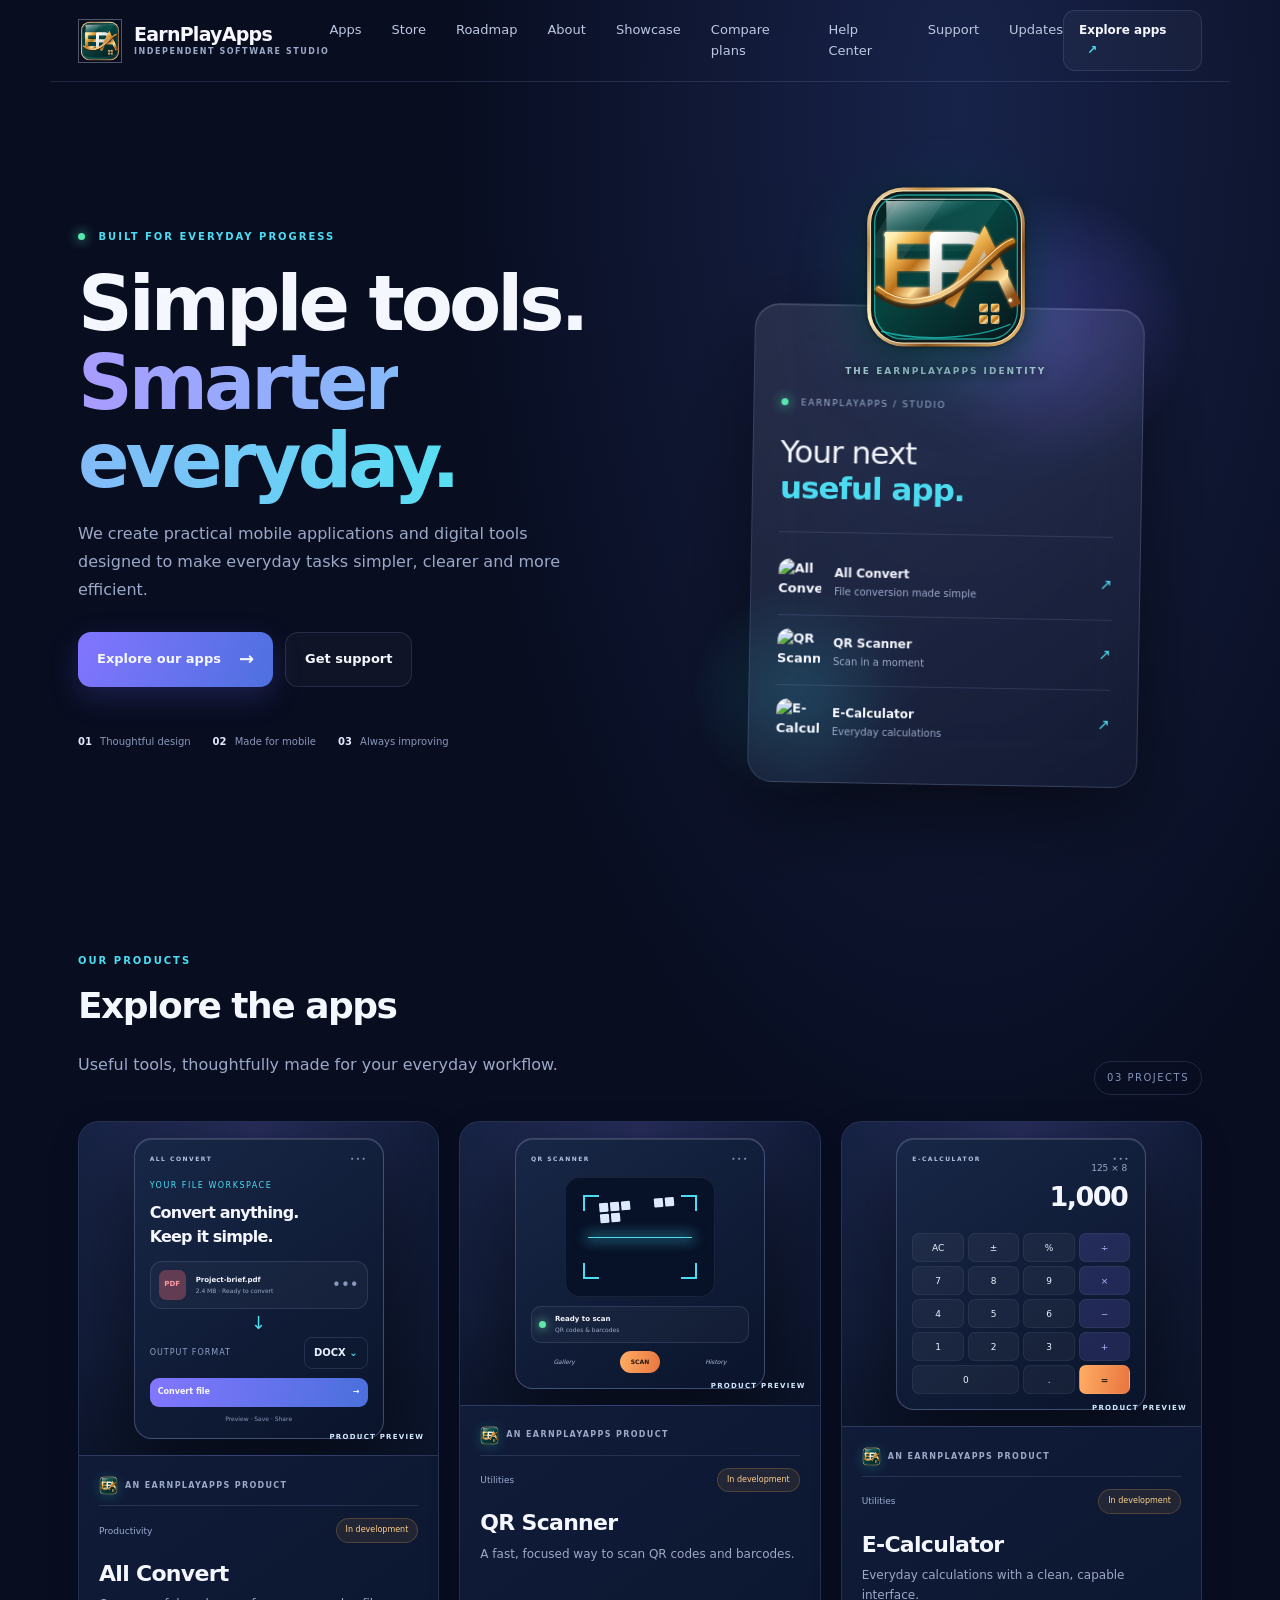
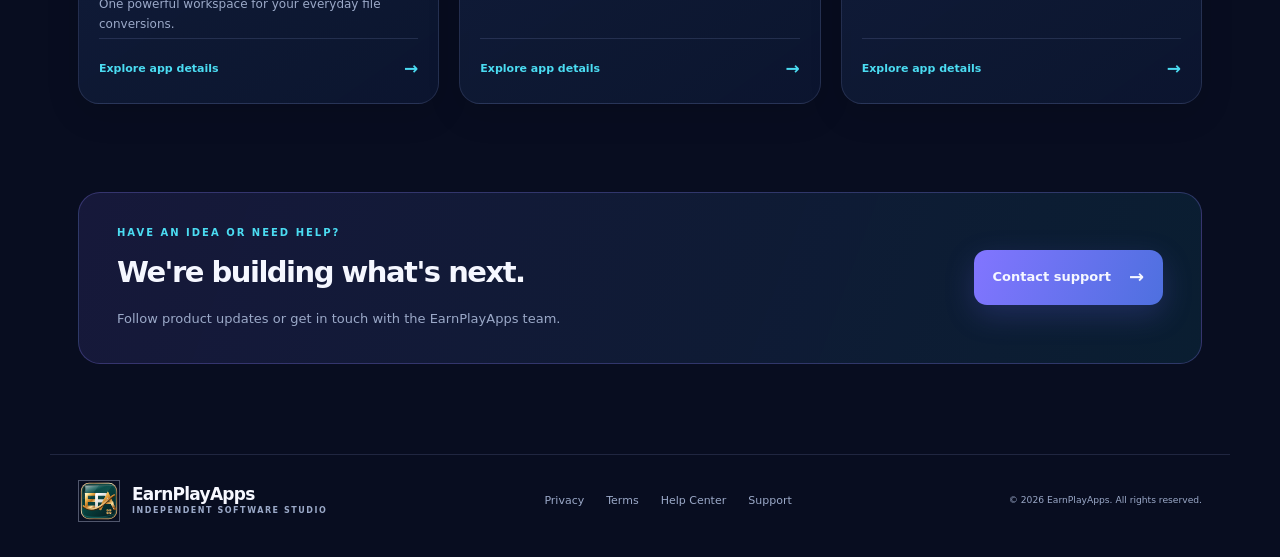
==== commit d2411dc6: "Use original premium app icon artwork" ====
--- a/index.html
+++ b/index.html
@@ -1,7 +1,7 @@
 <!doctype html>
 <html lang="en"><head><meta charset="utf-8"><meta name="viewport" content="width=device-width,initial-scale=1"><meta name="theme-color" content="#080d20"><meta name="description" content="EarnPlayApps is an independent software studio building useful, innovative and user-friendly mobile apps and digital solutions for users worldwide."><title>EarnPlayApps | Official Website</title><link rel="icon" type="image/svg+xml" href="assets/epa-mark.svg"><link rel="apple-touch-icon" href="assets/epa-mark.svg"><link rel="stylesheet" href="assets/style.css"></head>
 <body><header class="topbar"><a class="brand" href="index.html"><img class="brand-mark" src="assets/epa-mark.svg" alt="" aria-hidden="true"><span class="brand-name">EarnPlayApps<small>Independent software studio</small></span></a><nav><a href="#apps">Apps</a><a href="store.html">Store</a><a href="roadmap.html">Roadmap</a><a href="about.html">About</a><a href="showcase.html">Showcase</a><a href="compare.html">Compare plans</a><a href="help.html">Help Center</a><a href="support.html">Support</a><a href="updates.html">Updates</a></nav><a class="top-cta" href="#apps">Explore apps <span>↗</span></a></header>
-<main><section class="hero"><div class="hero-copy"><div class="eyebrow"><i></i> BUILT FOR EVERYDAY PROGRESS</div><h1>Simple tools.<br><span>Smarter everyday.</span></h1><p>We create practical mobile applications and digital tools designed to make everyday tasks simpler, clearer and more efficient.</p><div class="hero-actions"><a class="button primary" href="#apps">Explore our apps <span>→</span></a><a class="button secondary" href="support.html">Get support</a></div><div class="trust-row"><span><b>01</b> Thoughtful design</span><span><b>02</b> Made for mobile</span><span><b>03</b> Always improving</span></div></div><div class="hero-visual"><div class="orb orb-a"></div><div class="orb orb-b"></div><div class="hero-icon-stage"><img src="assets/epa-mark.svg" alt="EarnPlayApps EPA app icon"><span>THE EARNPLAYAPPS IDENTITY</span></div><div class="glass-panel"><div class="panel-top"><span class="live-dot"></span> EARNPLAYAPPS / STUDIO</div><div class="panel-title">Your next<br><strong>useful app.</strong></div><div class="panel-line"></div><div class="mini-apps"><img class="mini-icon product-mini-icon" src="assets/all-convert-icon.svg" alt="All Convert icon"><div><b>All Convert</b><small>File conversion made simple</small></div><span class="arrow">↗</span></div><div class="mini-apps"><img class="mini-icon product-mini-icon" src="assets/qr-scanner-icon.svg" alt="QR Scanner icon"><div><b>QR Scanner</b><small>Scan in a moment</small></div><span class="arrow">↗</span></div><div class="mini-apps"><img class="mini-icon product-mini-icon" src="assets/e-calculator-icon.svg" alt="E-Calculator icon"><div><b>E-Calculator</b><small>Everyday calculations</small></div><span class="arrow">↗</span></div></div></div></section>
+<main><section class="hero"><div class="hero-copy"><div class="eyebrow"><i></i> BUILT FOR EVERYDAY PROGRESS</div><h1>Simple tools.<br><span>Smarter everyday.</span></h1><p>We create practical mobile applications and digital tools designed to make everyday tasks simpler, clearer and more efficient.</p><div class="hero-actions"><a class="button primary" href="#apps">Explore our apps <span>→</span></a><a class="button secondary" href="support.html">Get support</a></div><div class="trust-row"><span><b>01</b> Thoughtful design</span><span><b>02</b> Made for mobile</span><span><b>03</b> Always improving</span></div></div><div class="hero-visual"><div class="orb orb-a"></div><div class="orb orb-b"></div><div class="hero-icon-stage"><img src="assets/epa-mark.svg" alt="EarnPlayApps EPA app icon"><span>THE EARNPLAYAPPS IDENTITY</span></div><div class="glass-panel"><div class="panel-top"><span class="live-dot"></span> EARNPLAYAPPS / STUDIO</div><div class="panel-title">Your next<br><strong>useful app.</strong></div><div class="panel-line"></div><div class="mini-apps"><img class="mini-icon product-mini-icon" src="assets/all-convert-icon.webp" alt="All Convert icon"><div><b>All Convert</b><small>File conversion made simple</small></div><span class="arrow">↗</span></div><div class="mini-apps"><img class="mini-icon product-mini-icon" src="assets/qr-scanner-icon.webp" alt="QR Scanner icon"><div><b>QR Scanner</b><small>Scan in a moment</small></div><span class="arrow">↗</span></div><div class="mini-apps"><img class="mini-icon product-mini-icon" src="assets/e-calculator-icon.webp" alt="E-Calculator icon"><div><b>E-Calculator</b><small>Everyday calculations</small></div><span class="arrow">↗</span></div></div></div></section>
 <section class="section" id="apps"><div class="section-heading"><div><div class="eyebrow">OUR PRODUCTS</div><h2>Explore the apps</h2><p>Useful tools, thoughtfully made for your everyday workflow.</p></div><span class="count">03 PROJECTS</span></div><div id="app-grid" class="app-grid"></div></section>
 <section class="banner"><div><div class="eyebrow">HAVE AN IDEA OR NEED HELP?</div><h2>We're building what's next.</h2><p>Follow product updates or get in touch with the EarnPlayApps team.</p></div><a class="button primary" href="support.html">Contact support <span>→</span></a></section></main>
 <footer><a class="brand" href="index.html"><img class="brand-mark" src="assets/epa-mark.svg" alt="" aria-hidden="true"><span class="brand-name">EarnPlayApps<small>Independent software studio</small></span></a><div class="footer-links"><a href="privacy.html">Privacy</a><a href="terms.html">Terms</a><a href="help.html">Help Center</a><a href="support.html">Support</a></div><small>© <span id="year"></span> EarnPlayApps. All rights reserved.</small></footer><script src="assets/site.js"></script></body></html>
--- a/assets/style.css
+++ b/assets/style.css
@@ -589,3 +589,8 @@
 .app-card-icon-visual .app-card-visual-label{position:absolute;bottom:13px;left:15px}
 .store-card-icon-visual .visual-open{position:absolute;right:14px;bottom:13px}
 @media(max-width:600px){.app-card-icon-visual,.store-card-icon-visual{min-height:190px}.product-icon-wrap{min-height:260px}.product-detail-icon{width:min(76vw,250px)}}
+
+.product-mini-icon{object-fit:contain;background:transparent;box-shadow:none;border-radius:12px}
+.showcase-product-icon{object-fit:contain;background:transparent;border:0;box-shadow:none;padding:0;border-radius:12px}
+
+.showcase-official-icon{display:block;width:104px;height:104px;object-fit:contain;margin:17px 0 12px;filter:drop-shadow(0 12px 22px #0007)}
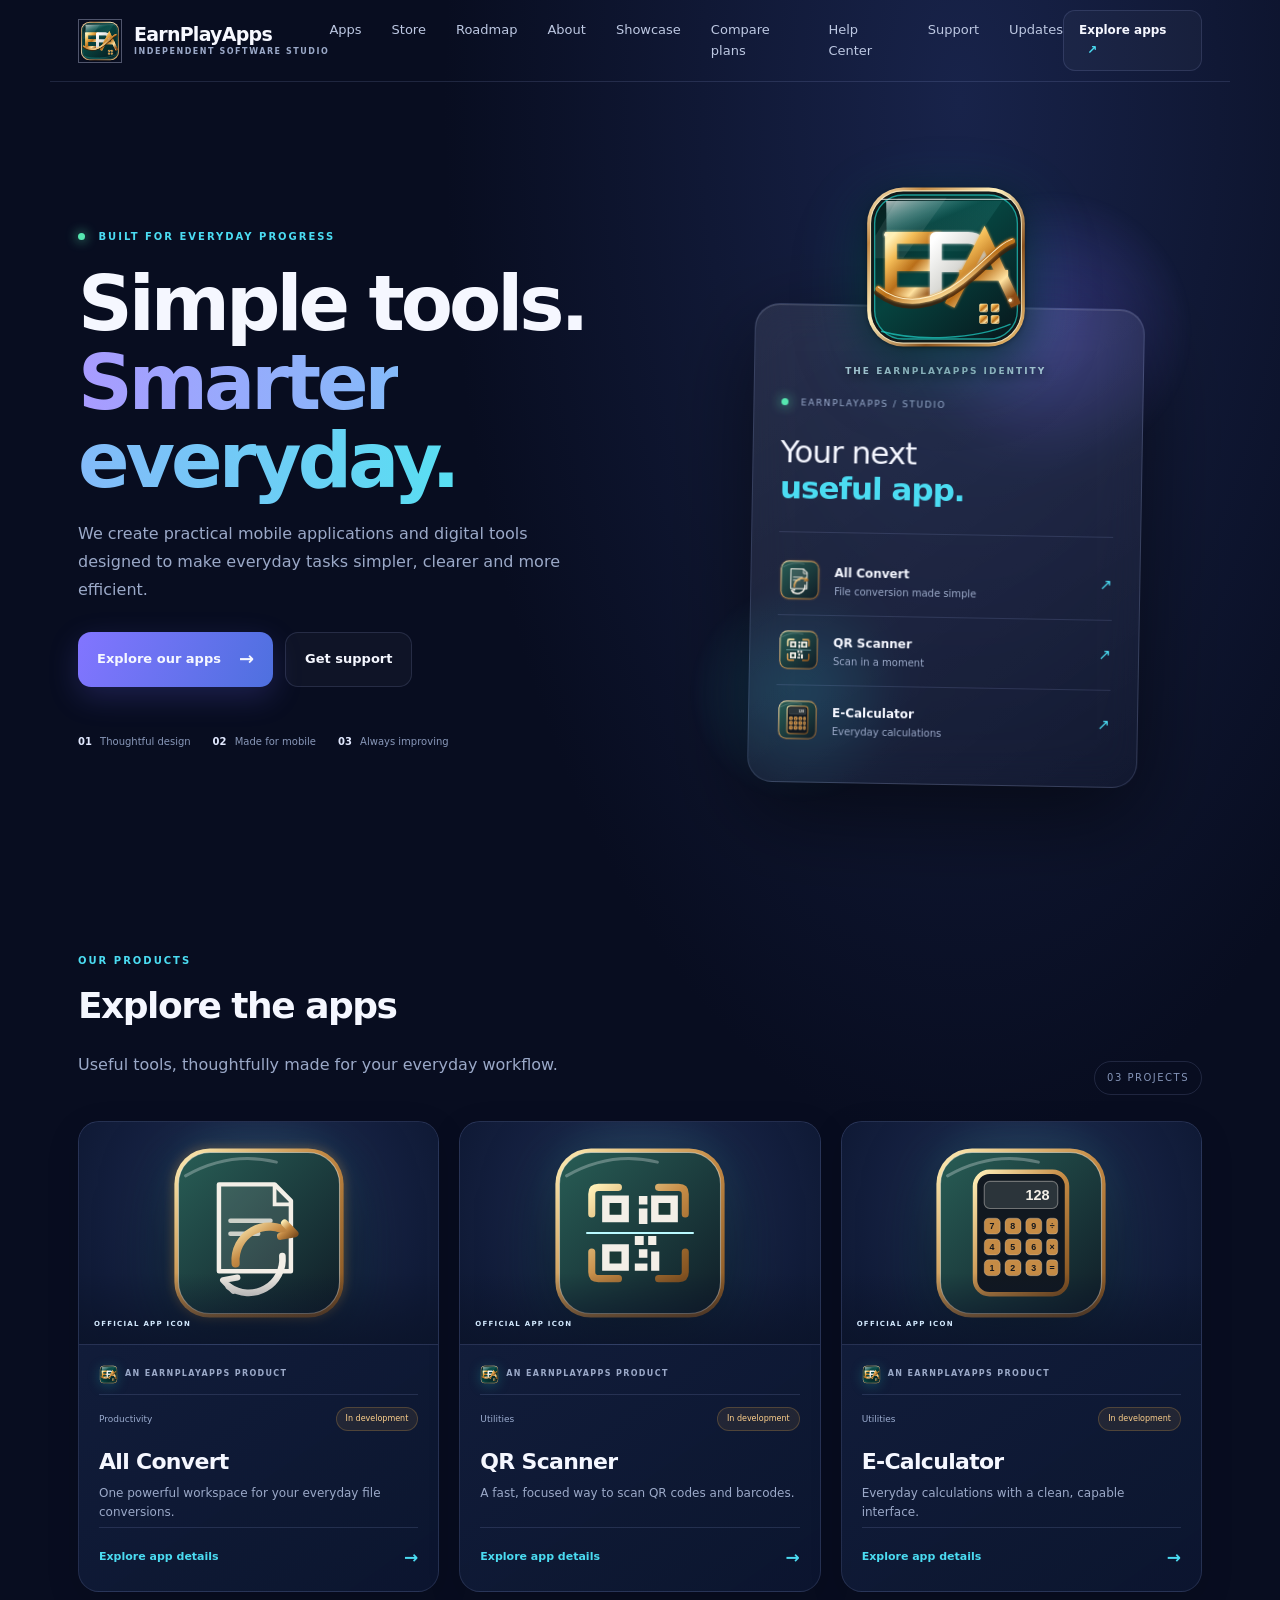
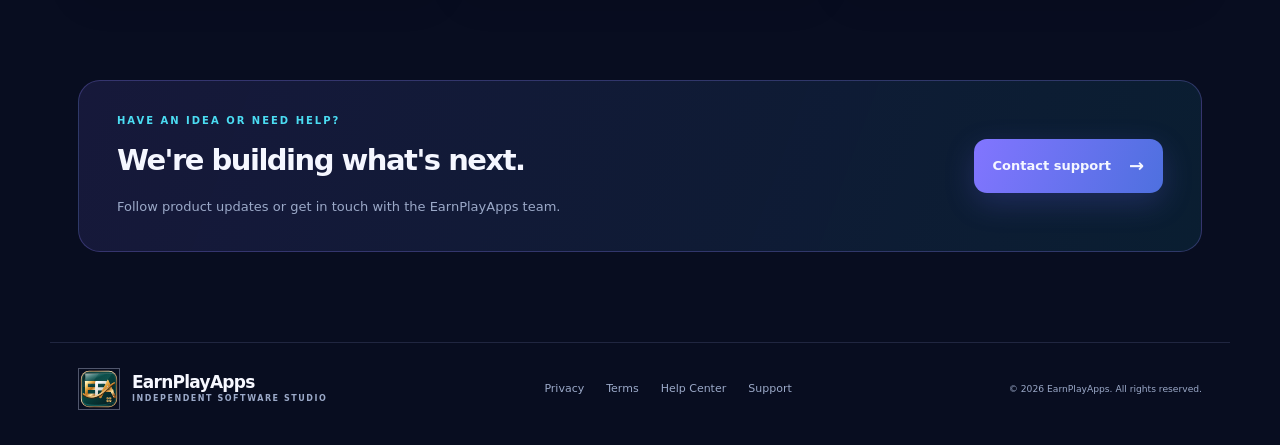
==== commit 34d84029: "Fix homepage product icon assets" ====
--- a/index.html
+++ b/index.html
@@ -1,7 +1,7 @@
 <!doctype html>
 <html lang="en"><head><meta charset="utf-8"><meta name="viewport" content="width=device-width,initial-scale=1"><meta name="theme-color" content="#080d20"><meta name="description" content="EarnPlayApps is an independent software studio building useful, innovative and user-friendly mobile apps and digital solutions for users worldwide."><title>EarnPlayApps | Official Website</title><link rel="icon" type="image/svg+xml" href="assets/epa-mark.svg"><link rel="apple-touch-icon" href="assets/epa-mark.svg"><link rel="stylesheet" href="assets/style.css"></head>
 <body><header class="topbar"><a class="brand" href="index.html"><img class="brand-mark" src="assets/epa-mark.svg" alt="" aria-hidden="true"><span class="brand-name">EarnPlayApps<small>Independent software studio</small></span></a><nav><a href="#apps">Apps</a><a href="store.html">Store</a><a href="roadmap.html">Roadmap</a><a href="about.html">About</a><a href="showcase.html">Showcase</a><a href="compare.html">Compare plans</a><a href="help.html">Help Center</a><a href="support.html">Support</a><a href="updates.html">Updates</a></nav><a class="top-cta" href="#apps">Explore apps <span>↗</span></a></header>
-<main><section class="hero"><div class="hero-copy"><div class="eyebrow"><i></i> BUILT FOR EVERYDAY PROGRESS</div><h1>Simple tools.<br><span>Smarter everyday.</span></h1><p>We create practical mobile applications and digital tools designed to make everyday tasks simpler, clearer and more efficient.</p><div class="hero-actions"><a class="button primary" href="#apps">Explore our apps <span>→</span></a><a class="button secondary" href="support.html">Get support</a></div><div class="trust-row"><span><b>01</b> Thoughtful design</span><span><b>02</b> Made for mobile</span><span><b>03</b> Always improving</span></div></div><div class="hero-visual"><div class="orb orb-a"></div><div class="orb orb-b"></div><div class="hero-icon-stage"><img src="assets/epa-mark.svg" alt="EarnPlayApps EPA app icon"><span>THE EARNPLAYAPPS IDENTITY</span></div><div class="glass-panel"><div class="panel-top"><span class="live-dot"></span> EARNPLAYAPPS / STUDIO</div><div class="panel-title">Your next<br><strong>useful app.</strong></div><div class="panel-line"></div><div class="mini-apps"><img class="mini-icon product-mini-icon" src="assets/all-convert-icon.webp" alt="All Convert icon"><div><b>All Convert</b><small>File conversion made simple</small></div><span class="arrow">↗</span></div><div class="mini-apps"><img class="mini-icon product-mini-icon" src="assets/qr-scanner-icon.webp" alt="QR Scanner icon"><div><b>QR Scanner</b><small>Scan in a moment</small></div><span class="arrow">↗</span></div><div class="mini-apps"><img class="mini-icon product-mini-icon" src="assets/e-calculator-icon.webp" alt="E-Calculator icon"><div><b>E-Calculator</b><small>Everyday calculations</small></div><span class="arrow">↗</span></div></div></div></section>
+<main><section class="hero"><div class="hero-copy"><div class="eyebrow"><i></i> BUILT FOR EVERYDAY PROGRESS</div><h1>Simple tools.<br><span>Smarter everyday.</span></h1><p>We create practical mobile applications and digital tools designed to make everyday tasks simpler, clearer and more efficient.</p><div class="hero-actions"><a class="button primary" href="#apps">Explore our apps <span>→</span></a><a class="button secondary" href="support.html">Get support</a></div><div class="trust-row"><span><b>01</b> Thoughtful design</span><span><b>02</b> Made for mobile</span><span><b>03</b> Always improving</span></div></div><div class="hero-visual"><div class="orb orb-a"></div><div class="orb orb-b"></div><div class="hero-icon-stage"><img src="assets/epa-mark.svg" alt="EarnPlayApps EPA app icon"><span>THE EARNPLAYAPPS IDENTITY</span></div><div class="glass-panel"><div class="panel-top"><span class="live-dot"></span> EARNPLAYAPPS / STUDIO</div><div class="panel-title">Your next<br><strong>useful app.</strong></div><div class="panel-line"></div><div class="mini-apps"><img class="mini-icon product-mini-icon" src="assets/all-convert-icon.svg" alt="All Convert icon"><div><b>All Convert</b><small>File conversion made simple</small></div><span class="arrow">↗</span></div><div class="mini-apps"><img class="mini-icon product-mini-icon" src="assets/qr-scanner-icon.svg" alt="QR Scanner icon"><div><b>QR Scanner</b><small>Scan in a moment</small></div><span class="arrow">↗</span></div><div class="mini-apps"><img class="mini-icon product-mini-icon" src="assets/e-calculator-icon.svg" alt="E-Calculator icon"><div><b>E-Calculator</b><small>Everyday calculations</small></div><span class="arrow">↗</span></div></div></div></section>
 <section class="section" id="apps"><div class="section-heading"><div><div class="eyebrow">OUR PRODUCTS</div><h2>Explore the apps</h2><p>Useful tools, thoughtfully made for your everyday workflow.</p></div><span class="count">03 PROJECTS</span></div><div id="app-grid" class="app-grid"></div></section>
 <section class="banner"><div><div class="eyebrow">HAVE AN IDEA OR NEED HELP?</div><h2>We're building what's next.</h2><p>Follow product updates or get in touch with the EarnPlayApps team.</p></div><a class="button primary" href="support.html">Contact support <span>→</span></a></section></main>
 <footer><a class="brand" href="index.html"><img class="brand-mark" src="assets/epa-mark.svg" alt="" aria-hidden="true"><span class="brand-name">EarnPlayApps<small>Independent software studio</small></span></a><div class="footer-links"><a href="privacy.html">Privacy</a><a href="terms.html">Terms</a><a href="help.html">Help Center</a><a href="support.html">Support</a></div><small>© <span id="year"></span> EarnPlayApps. All rights reserved.</small></footer><script src="assets/site.js"></script></body></html>
--- a/assets/style.css
+++ b/assets/style.css
@@ -594,3 +594,30 @@
 .showcase-product-icon{object-fit:contain;background:transparent;border:0;box-shadow:none;padding:0;border-radius:12px}
 
 .showcase-official-icon{display:block;width:104px;height:104px;object-fit:contain;margin:17px 0 12px;filter:drop-shadow(0 12px 22px #0007)}
+
+/* Product identity consistency and small-screen navigation */
+.release-product-icon-img{display:block;width:48px;height:48px;object-fit:contain;filter:drop-shadow(0 7px 12px #0006)}
+.compare-icon-img{display:block;width:54px;height:54px;object-fit:contain;flex:0 0 54px;filter:drop-shadow(0 8px 14px #0006)}
+.compare-card-head{align-items:center}
+@media(max-width:760px){
+  .topbar nav{justify-content:flex-start;overflow-x:auto;overflow-y:hidden;flex-wrap:nowrap;white-space:nowrap;scrollbar-width:none;-webkit-overflow-scrolling:touch;gap:18px;padding:9px 2px 7px}
+  .topbar nav::-webkit-scrollbar{display:none}
+  .topbar nav a{flex:0 0 auto}
+}
+@media(max-width:420px){
+  .brand{gap:8px;font-size:15px}
+  .brand-mark{width:35px;height:35px}
+  .top-cta{max-width:116px;white-space:nowrap}
+  .hero h1{font-size:clamp(42px,12vw,52px);letter-spacing:-2.5px}
+  .hero-actions{flex-wrap:wrap}
+  .compare-card-head{gap:11px}
+  .compare-icon-img{width:46px;height:46px;flex-basis:46px}
+}
+
+/* Brand mark is an image asset: keep its original artwork unobstructed. */
+.brand-mark{display:block;object-fit:contain;background:transparent;box-shadow:none;border-radius:0;font-size:initial;flex:0 0 auto}
+/* Keep the full navigation reachable on narrow screens without wrapping into the hero. */
+@media(max-width:760px){
+  .topbar nav{justify-content:flex-start;overflow-x:auto;overflow-y:hidden;white-space:nowrap;scrollbar-width:thin;max-width:100%;-webkit-overflow-scrolling:touch;padding:9px 2px 7px}
+  .topbar nav a{flex:0 0 auto}
+}
